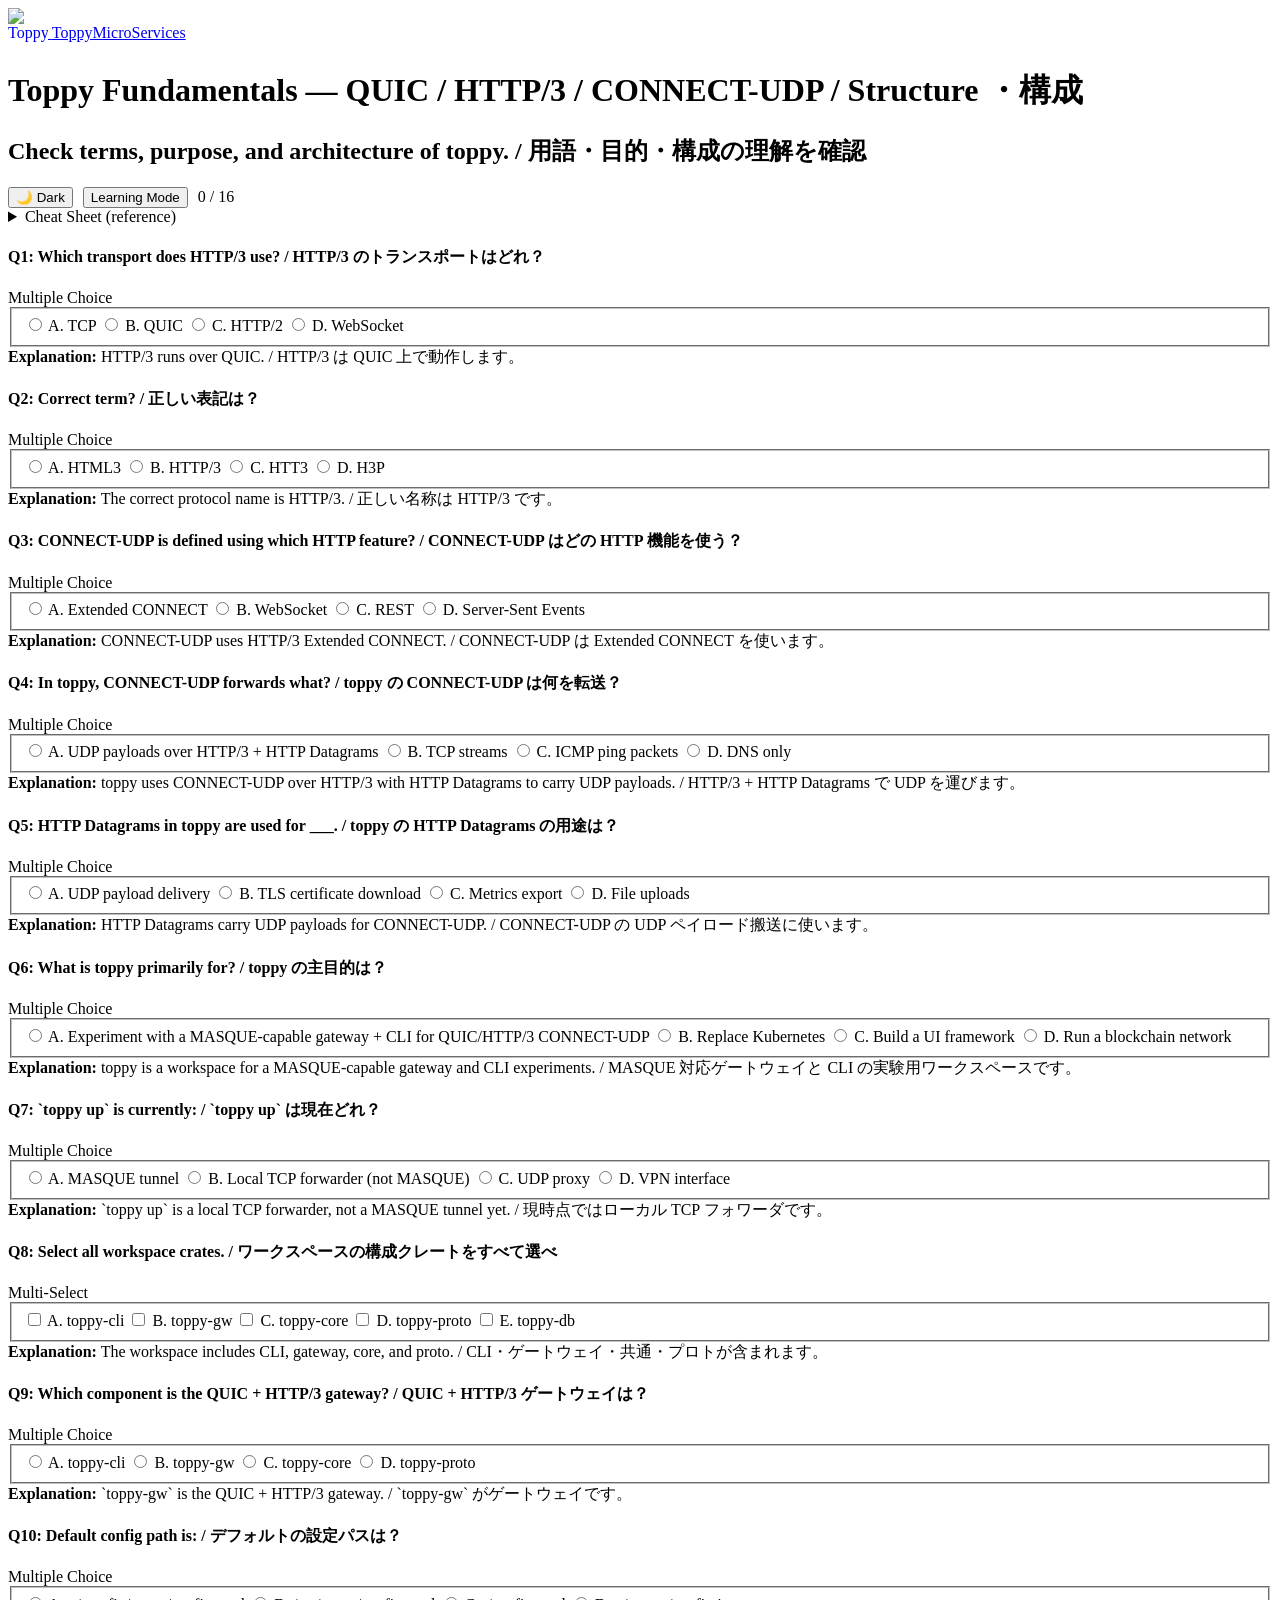
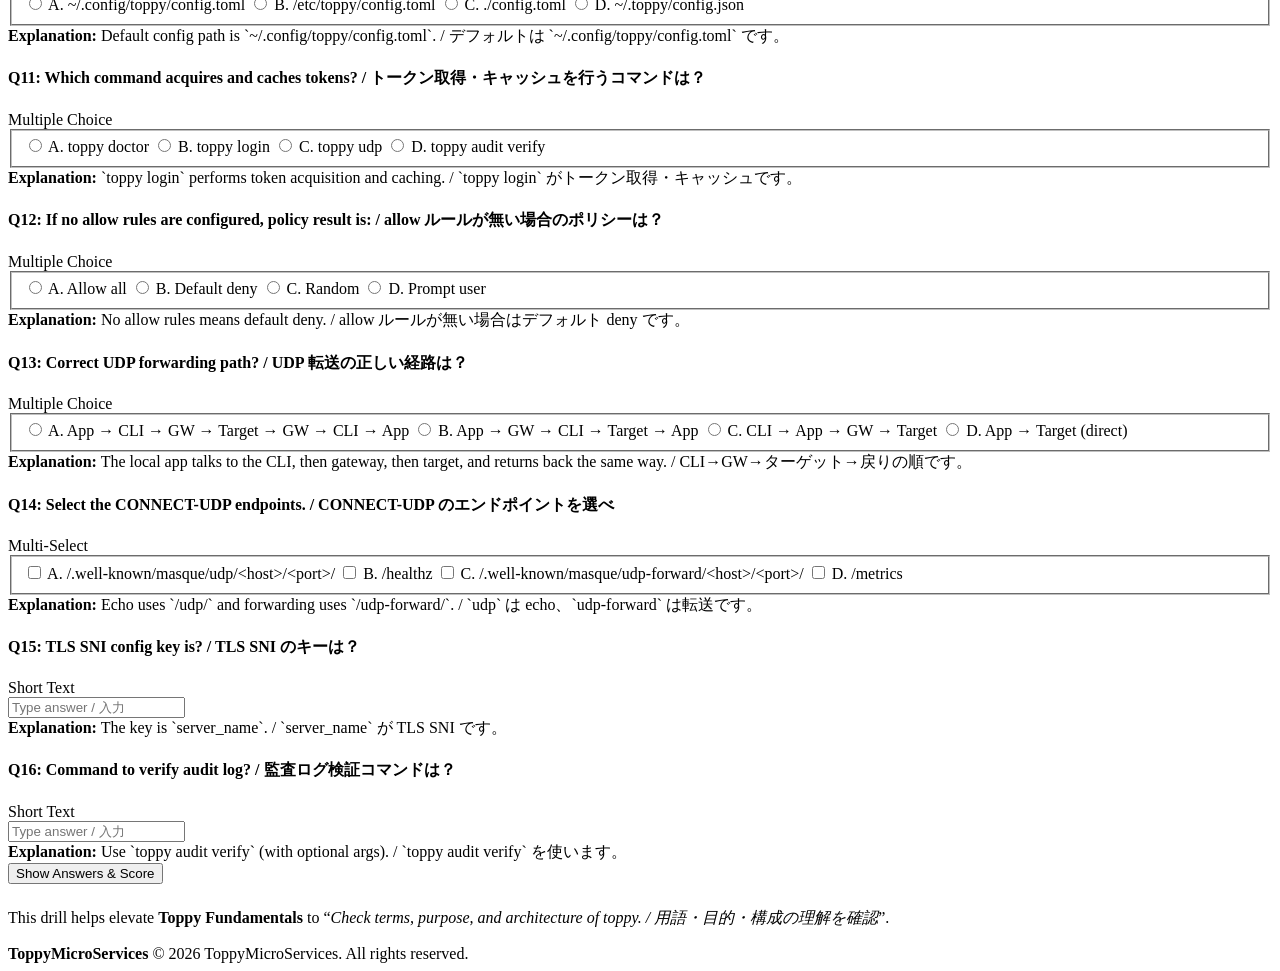
==== education/quiz_template_skeleton.html @ 5d192a79 "Add EN/JP toppy fundamentals quiz" ====
<!doctype html>
<html lang="en">
<head>
  <meta charset="utf-8" />
  <meta name="viewport" content="width=device-width, initial-scale=1" />
  <title>Toppy Fundamentals Quiz (EN/JP) | ToppyMicroServices</title>
  <meta name="description" content="Bilingual (EN/JP) quiz on QUIC, HTTP/3, CONNECT-UDP, and toppy architecture." />
  <link rel="canonical" href="https://toppymicros.com/education/quiz_template_skeleton.html" />

  <!-- Icons -->
  <link rel="icon" href="https://www.toppymicros.com/favicon.ico" sizes="any">
  <link rel="icon" type="image/png" href="https://www.toppymicros.com/favicon-32.png" sizes="32x32">
  <link rel="apple-touch-icon" href="https://www.toppymicros.com/apple-touch-icon.png" sizes="180x180">
  
  <!-- 
  <link rel="icon" href="/favicon.ico" sizes="any">
  <link rel="icon" type="image/png" href="/favicon-32.png" sizes="32x32">
  <link rel="apple-touch-icon" href="/apple-touch-icon.png" sizes="180x180">
  -->
  <meta property="og:type" content="website" />
  <meta property="og:title" content="Toppy Fundamentals Quiz (EN/JP)" />
  <meta property="og:description" content="Check knowledge of QUIC, HTTP/3, CONNECT-UDP, and toppy structure." />
  <meta property="og:url" content="https://toppymicros.com/education/quiz_template_skeleton.html" />
  <meta property="og:image" content="https://toppymicros.com/og-brand-clean.png" />
  <meta property="og:site_name" content="ToppyMicroServices" />
  <meta name="twitter:card" content="summary_large_image" />
  <meta name="twitter:title" content="Toppy Fundamentals Quiz (EN/JP)" />
  <meta name="twitter:description" content="Bilingual quiz on QUIC, HTTP/3, CONNECT-UDP, and toppy structure." />
  <meta name="twitter:image" content="https://toppymicros.com/og-brand-clean.png" />
  <link rel="stylesheet" href="quiz.css" />
  <script defer data-domain="toppymicros.com" data-auto="false" src="https://plausible.io/js/script.tag"></script>
  <script defer src="../assets/global.js"></script>
</head>
<body data-theme="light">
  <script>
    window.DRILL_SETTINGS = {
      SKILL_NAME: "Toppy Fundamentals",
      SKILL_SUBTITLE: "QUIC / HTTP/3 / CONNECT-UDP / Structure ・構成",
      GOAL_DESCRIPTION: "Check terms, purpose, and architecture of toppy. / 用語・目的・構成の理解を確認",
      LEARNING_MODE_DEFAULT: true,
      BRAND_NAME: "ToppyMicroServices",
      BRAND_LOGO: "og-brand-clean.min.png",
      BRAND_URL: "../index.html"
    };
  </script>
  <div class="container">
    <header>
      <div>
        <div class="brand">
          <a id="brand-link" href="../index.html" aria-label="Home">
            <img id="brand-logo" alt="ToppyMicroServices logo" src="og-brand-clean.min.png" width="40" height="40" style="display:inline-block">
            <span id="brand-name" class="name">ToppyMicroServices</span>
          </a>
        </div>
        <h1 id="title">Toppy Fundamentals Quiz</h1>
        <h2 id="subtitle">Bilingual check of key terms, purpose, and structure / 用語・目的・構成の確認</h2>
      </div>
      <div style="display:flex;gap:10px;align-items:center;flex-wrap:wrap">
        <button type="button" class="theme-toggle" id="themeToggle" aria-pressed="false">🌞 Light</button>
        <button type="button" class="badge clickable" id="mode-badge" aria-live="polite" aria-pressed="true" title="Toggle learning/test mode">Learning Mode</button>
        <span id="score-badge" aria-live="polite" title="Live Score">0 / 0</span>
      </div>
    </header>

    <details class="cheatsheet card">
      <summary>Cheat Sheet (reference)</summary>
      <div class="sheet">
        <ul>
          <li>QUIC: UDP-based transport used by HTTP/3. / HTTP/3 が使う UDP ベースのトランスポート。</li>
          <li>HTTP/3: HTTP over QUIC. / QUIC 上の HTTP。</li>
          <li>CONNECT-UDP: HTTP/3 Extended CONNECT for UDP forwarding. / UDP 転送用 Extended CONNECT。</li>
          <li>HTTP Datagrams: carry UDP payloads in CONNECT-UDP. / CONNECT-UDP の UDP ペイロード搬送。</li>
          <li>MASQUE: proxying over QUIC/HTTP (toppy experiments with it). / QUIC/HTTP のプロキシ仕様群。</li>
          <li>Key config: `server_name` is TLS SNI. / `server_name` は TLS SNI。</li>
        </ul>
      </div>
    </details>

    <section id="questions">
      <article class="q card" data-id="Q1" data-type="mc" data-answer="b">
        <header><h4>Q1: Which transport does HTTP/3 use? / HTTP/3 のトランスポートはどれ？</h4><span class="type">Multiple Choice</span></header>
        <div class="body">
          <fieldset class="choices">
            <label class="choice"><input type="radio" name="Q1" value="a"> A. TCP</label>
            <label class="choice"><input type="radio" name="Q1" value="b"> B. QUIC</label>
            <label class="choice"><input type="radio" name="Q1" value="c"> C. HTTP/2</label>
            <label class="choice"><input type="radio" name="Q1" value="d"> D. WebSocket</label>
          </fieldset>
          <div class="explain"><strong>Explanation:</strong> HTTP/3 runs over QUIC. / HTTP/3 は QUIC 上で動作します。</div>
        </div>
      </article>

      <article class="q card" data-id="Q2" data-type="mc" data-answer="b">
        <header><h4>Q2: Correct term? / 正しい表記は？</h4><span class="type">Multiple Choice</span></header>
        <div class="body">
          <fieldset class="choices">
            <label class="choice"><input type="radio" name="Q2" value="a"> A. HTML3</label>
            <label class="choice"><input type="radio" name="Q2" value="b"> B. HTTP/3</label>
            <label class="choice"><input type="radio" name="Q2" value="c"> C. HTT3</label>
            <label class="choice"><input type="radio" name="Q2" value="d"> D. H3P</label>
          </fieldset>
          <div class="explain"><strong>Explanation:</strong> The correct protocol name is HTTP/3. / 正しい名称は HTTP/3 です。</div>
        </div>
      </article>

      <article class="q card" data-id="Q3" data-type="mc" data-answer="a">
        <header><h4>Q3: CONNECT-UDP is defined using which HTTP feature? / CONNECT-UDP はどの HTTP 機能を使う？</h4><span class="type">Multiple Choice</span></header>
        <div class="body">
          <fieldset class="choices">
            <label class="choice"><input type="radio" name="Q3" value="a"> A. Extended CONNECT</label>
            <label class="choice"><input type="radio" name="Q3" value="b"> B. WebSocket</label>
            <label class="choice"><input type="radio" name="Q3" value="c"> C. REST</label>
            <label class="choice"><input type="radio" name="Q3" value="d"> D. Server-Sent Events</label>
          </fieldset>
          <div class="explain"><strong>Explanation:</strong> CONNECT-UDP uses HTTP/3 Extended CONNECT. / CONNECT-UDP は Extended CONNECT を使います。</div>
        </div>
      </article>

      <article class="q card" data-id="Q4" data-type="mc" data-answer="a">
        <header><h4>Q4: In toppy, CONNECT-UDP forwards what? / toppy の CONNECT-UDP は何を転送？</h4><span class="type">Multiple Choice</span></header>
        <div class="body">
          <fieldset class="choices">
            <label class="choice"><input type="radio" name="Q4" value="a"> A. UDP payloads over HTTP/3 + HTTP Datagrams</label>
            <label class="choice"><input type="radio" name="Q4" value="b"> B. TCP streams</label>
            <label class="choice"><input type="radio" name="Q4" value="c"> C. ICMP ping packets</label>
            <label class="choice"><input type="radio" name="Q4" value="d"> D. DNS only</label>
          </fieldset>
          <div class="explain"><strong>Explanation:</strong> toppy uses CONNECT-UDP over HTTP/3 with HTTP Datagrams to carry UDP payloads. / HTTP/3 + HTTP Datagrams で UDP を運びます。</div>
        </div>
      </article>

      <article class="q card" data-id="Q5" data-type="mc" data-answer="a">
        <header><h4>Q5: HTTP Datagrams in toppy are used for ___. / toppy の HTTP Datagrams の用途は？</h4><span class="type">Multiple Choice</span></header>
        <div class="body">
          <fieldset class="choices">
            <label class="choice"><input type="radio" name="Q5" value="a"> A. UDP payload delivery</label>
            <label class="choice"><input type="radio" name="Q5" value="b"> B. TLS certificate download</label>
            <label class="choice"><input type="radio" name="Q5" value="c"> C. Metrics export</label>
            <label class="choice"><input type="radio" name="Q5" value="d"> D. File uploads</label>
          </fieldset>
          <div class="explain"><strong>Explanation:</strong> HTTP Datagrams carry UDP payloads for CONNECT-UDP. / CONNECT-UDP の UDP ペイロード搬送に使います。</div>
        </div>
      </article>

      <article class="q card" data-id="Q6" data-type="mc" data-answer="a">
        <header><h4>Q6: What is toppy primarily for? / toppy の主目的は？</h4><span class="type">Multiple Choice</span></header>
        <div class="body">
          <fieldset class="choices">
            <label class="choice"><input type="radio" name="Q6" value="a"> A. Experiment with a MASQUE-capable gateway + CLI for QUIC/HTTP/3 CONNECT-UDP</label>
            <label class="choice"><input type="radio" name="Q6" value="b"> B. Replace Kubernetes</label>
            <label class="choice"><input type="radio" name="Q6" value="c"> C. Build a UI framework</label>
            <label class="choice"><input type="radio" name="Q6" value="d"> D. Run a blockchain network</label>
          </fieldset>
          <div class="explain"><strong>Explanation:</strong> toppy is a workspace for a MASQUE-capable gateway and CLI experiments. / MASQUE 対応ゲートウェイと CLI の実験用ワークスペースです。</div>
        </div>
      </article>

      <article class="q card" data-id="Q7" data-type="mc" data-answer="b">
        <header><h4>Q7: `toppy up` is currently: / `toppy up` は現在どれ？</h4><span class="type">Multiple Choice</span></header>
        <div class="body">
          <fieldset class="choices">
            <label class="choice"><input type="radio" name="Q7" value="a"> A. MASQUE tunnel</label>
            <label class="choice"><input type="radio" name="Q7" value="b"> B. Local TCP forwarder (not MASQUE)</label>
            <label class="choice"><input type="radio" name="Q7" value="c"> C. UDP proxy</label>
            <label class="choice"><input type="radio" name="Q7" value="d"> D. VPN interface</label>
          </fieldset>
          <div class="explain"><strong>Explanation:</strong> `toppy up` is a local TCP forwarder, not a MASQUE tunnel yet. / 現時点ではローカル TCP フォワーダです。</div>
        </div>
      </article>

      <article class="q card" data-id="Q8" data-type="ms" data-answer="a,b,c,d">
        <header><h4>Q8: Select all workspace crates. / ワークスペースの構成クレートをすべて選べ</h4><span class="type">Multi-Select</span></header>
        <div class="body">
          <fieldset class="choices">
            <label class="choice"><input type="checkbox" name="Q8" value="a"> A. toppy-cli</label>
            <label class="choice"><input type="checkbox" name="Q8" value="b"> B. toppy-gw</label>
            <label class="choice"><input type="checkbox" name="Q8" value="c"> C. toppy-core</label>
            <label class="choice"><input type="checkbox" name="Q8" value="d"> D. toppy-proto</label>
            <label class="choice"><input type="checkbox" name="Q8" value="e"> E. toppy-db</label>
          </fieldset>
          <div class="explain"><strong>Explanation:</strong> The workspace includes CLI, gateway, core, and proto. / CLI・ゲートウェイ・共通・プロトが含まれます。</div>
        </div>
      </article>

      <article class="q card" data-id="Q9" data-type="mc" data-answer="b">
        <header><h4>Q9: Which component is the QUIC + HTTP/3 gateway? / QUIC + HTTP/3 ゲートウェイは？</h4><span class="type">Multiple Choice</span></header>
        <div class="body">
          <fieldset class="choices">
            <label class="choice"><input type="radio" name="Q9" value="a"> A. toppy-cli</label>
            <label class="choice"><input type="radio" name="Q9" value="b"> B. toppy-gw</label>
            <label class="choice"><input type="radio" name="Q9" value="c"> C. toppy-core</label>
            <label class="choice"><input type="radio" name="Q9" value="d"> D. toppy-proto</label>
          </fieldset>
          <div class="explain"><strong>Explanation:</strong> `toppy-gw` is the QUIC + HTTP/3 gateway. / `toppy-gw` がゲートウェイです。</div>
        </div>
      </article>

      <article class="q card" data-id="Q10" data-type="mc" data-answer="a">
        <header><h4>Q10: Default config path is: / デフォルトの設定パスは？</h4><span class="type">Multiple Choice</span></header>
        <div class="body">
          <fieldset class="choices">
            <label class="choice"><input type="radio" name="Q10" value="a"> A. ~/.config/toppy/config.toml</label>
            <label class="choice"><input type="radio" name="Q10" value="b"> B. /etc/toppy/config.toml</label>
            <label class="choice"><input type="radio" name="Q10" value="c"> C. ./config.toml</label>
            <label class="choice"><input type="radio" name="Q10" value="d"> D. ~/.toppy/config.json</label>
          </fieldset>
          <div class="explain"><strong>Explanation:</strong> Default config path is `~/.config/toppy/config.toml`. / デフォルトは `~/.config/toppy/config.toml` です。</div>
        </div>
      </article>

      <article class="q card" data-id="Q11" data-type="mc" data-answer="b">
        <header><h4>Q11: Which command acquires and caches tokens? / トークン取得・キャッシュを行うコマンドは？</h4><span class="type">Multiple Choice</span></header>
        <div class="body">
          <fieldset class="choices">
            <label class="choice"><input type="radio" name="Q11" value="a"> A. toppy doctor</label>
            <label class="choice"><input type="radio" name="Q11" value="b"> B. toppy login</label>
            <label class="choice"><input type="radio" name="Q11" value="c"> C. toppy udp</label>
            <label class="choice"><input type="radio" name="Q11" value="d"> D. toppy audit verify</label>
          </fieldset>
          <div class="explain"><strong>Explanation:</strong> `toppy login` performs token acquisition and caching. / `toppy login` がトークン取得・キャッシュです。</div>
        </div>
      </article>

      <article class="q card" data-id="Q12" data-type="mc" data-answer="b">
        <header><h4>Q12: If no allow rules are configured, policy result is: / allow ルールが無い場合のポリシーは？</h4><span class="type">Multiple Choice</span></header>
        <div class="body">
          <fieldset class="choices">
            <label class="choice"><input type="radio" name="Q12" value="a"> A. Allow all</label>
            <label class="choice"><input type="radio" name="Q12" value="b"> B. Default deny</label>
            <label class="choice"><input type="radio" name="Q12" value="c"> C. Random</label>
            <label class="choice"><input type="radio" name="Q12" value="d"> D. Prompt user</label>
          </fieldset>
          <div class="explain"><strong>Explanation:</strong> No allow rules means default deny. / allow ルールが無い場合はデフォルト deny です。</div>
        </div>
      </article>

      <article class="q card" data-id="Q13" data-type="mc" data-answer="a">
        <header><h4>Q13: Correct UDP forwarding path? / UDP 転送の正しい経路は？</h4><span class="type">Multiple Choice</span></header>
        <div class="body">
          <fieldset class="choices">
            <label class="choice"><input type="radio" name="Q13" value="a"> A. App → CLI → GW → Target → GW → CLI → App</label>
            <label class="choice"><input type="radio" name="Q13" value="b"> B. App → GW → CLI → Target → App</label>
            <label class="choice"><input type="radio" name="Q13" value="c"> C. CLI → App → GW → Target</label>
            <label class="choice"><input type="radio" name="Q13" value="d"> D. App → Target (direct)</label>
          </fieldset>
          <div class="explain"><strong>Explanation:</strong> The local app talks to the CLI, then gateway, then target, and returns back the same way. / CLI→GW→ターゲット→戻りの順です。</div>
        </div>
      </article>

      <article class="q card" data-id="Q14" data-type="ms" data-answer="a,c">
        <header><h4>Q14: Select the CONNECT-UDP endpoints. / CONNECT-UDP のエンドポイントを選べ</h4><span class="type">Multi-Select</span></header>
        <div class="body">
          <fieldset class="choices">
            <label class="choice"><input type="checkbox" name="Q14" value="a"> A. /.well-known/masque/udp/&lt;host&gt;/&lt;port&gt;/</label>
            <label class="choice"><input type="checkbox" name="Q14" value="b"> B. /healthz</label>
            <label class="choice"><input type="checkbox" name="Q14" value="c"> C. /.well-known/masque/udp-forward/&lt;host&gt;/&lt;port&gt;/</label>
            <label class="choice"><input type="checkbox" name="Q14" value="d"> D. /metrics</label>
          </fieldset>
          <div class="explain"><strong>Explanation:</strong> Echo uses `/udp/` and forwarding uses `/udp-forward/`. / `udp` は echo、`udp-forward` は転送です。</div>
        </div>
      </article>

      <article class="q card" data-id="Q15" data-type="text" data-answer="^server_name$" data-eval="regex">
        <header><h4>Q15: TLS SNI config key is? / TLS SNI のキーは？</h4><span class="type">Short Text</span></header>
        <div class="body">
          <input type="text" name="Q15" aria-label="Q15 input" placeholder="Type answer / 入力">
          <div class="explain"><strong>Explanation:</strong> The key is `server_name`. / `server_name` が TLS SNI です。</div>
        </div>
      </article>

      <article class="q card" data-id="Q16" data-type="text" data-answer="^toppy audit verify( .*)?$" data-eval="regex">
        <header><h4>Q16: Command to verify audit log? / 監査ログ検証コマンドは？</h4><span class="type">Short Text</span></header>
        <div class="body">
          <input type="text" name="Q16" aria-label="Q16 input" placeholder="Type answer / 入力">
          <div class="explain"><strong>Explanation:</strong> Use `toppy audit verify` (with optional args). / `toppy audit verify` を使います。</div>
        </div>
      </article>
    </section>

    <div class="card panel" id="bottom-actions">
      <div class="row" style="justify-content:flex-end">
        <button class="btn success" id="bottomShowAnswers" data-results-target="results-bottom">Show Answers & Score</button>
      </div>
      <div class="results card" id="results-bottom" aria-live="polite" style="display:none"></div>
    </div>

    <footer class="muted" style="margin-top:24px">
      <p>This drill helps elevate <strong id="footer-skill">Your Skill Name</strong> to “<em id="footer-goal">Describe the learning goal</em>”.</p>
      <p style="margin:.4rem 0 0"><span id="footer-brand"></span> <span id="copyright"></span></p>
    </footer>
  </div>

  <script>
  (function(){
    const $=(s,r=document)=>r.querySelector(s); const $$=(s,r=document)=>Array.from(r.querySelectorAll(s));
    const ESCAPE_MAP={"&":"&amp;","<":"&lt;",">":"&gt;","\"":"&quot;","'":"&#39;"};
    const escapeHtml=str=>(str??'').replace(/[&<>"']/g,ch=>ESCAPE_MAP[ch]||ch);
    const locale=(document.documentElement.lang||'').toLowerCase();
    const DETAIL_TEXT=locale.startsWith('ja')?
      { detailHeading:'詳細リスト', detailDescription:'各設問の回答・正解・スコア・解説をまとめています。', columns:{question:'設問',response:'回答',correct:'正解',score:'スコア',explanation:'解説'}, status:{correct:'正解',incorrect:'不正解',unanswered:'未回答'}, noAnswer:'未回答', notAvailable:'N/A', none:'なし' }:
      { detailHeading:'Detailed Breakdown', detailDescription:'Responses, correct answers, scores, and explanations for every question.', columns:{question:'Question',response:'Your Answer',correct:'Correct Answer',score:'Result',explanation:'Explanation'}, status:{correct:'Correct',incorrect:'Incorrect',unanswered:'Unanswered'}, noAnswer:'Not answered', notAvailable:'N/A', none:'None' };
    const THEME_KEY='quizTheme'; const prefersDark=window.matchMedia('(prefers-color-scheme: dark)');
    function updateThemeToggle(mode){const b=$('#themeToggle'); if(!b) return; const L=mode==='light'; b.textContent=L?'🌙 Dark':'🌞 Light'; b.setAttribute('aria-pressed',L?'true':'false');}
    function setTheme(m,persist=true){const n=m==='light'?'light':'dark'; document.body.setAttribute('data-theme',n); if(persist){try{localStorage.setItem(THEME_KEY,n);}catch(e){}} updateThemeToggle(n);}    
    function applyInitialTheme(){let s=null; try{s=localStorage.getItem(THEME_KEY);}catch(e){} const init=s||(prefersDark.matches?'dark':'light'); setTheme(init,false);}    
    function toggleTheme(){const c=document.body.getAttribute('data-theme')==='light'?'light':'dark'; setTheme(c==='light'?'dark':'light',true);}    
    function applySettings(){const S=window.DRILL_SETTINGS||{}; const name=S.SKILL_NAME; const sub=S.SKILL_SUBTITLE; const goal=S.GOAL_DESCRIPTION; $('#title').textContent=(name?name+' ':'')+(sub?('— '+sub):''); $('#subtitle').textContent=goal||''; $('#footer-skill').textContent=name||'Skill'; $('#footer-goal').textContent=goal||''; const img=$('#brand-logo'); if(img&&S.BRAND_LOGO){img.src=S.BRAND_LOGO; img.style.display='inline-block'; img.alt=S.BRAND_NAME||'';} $('#brand-name').textContent=S.BRAND_NAME||''; $('#brand-link').href=S.BRAND_URL||'/'; $('#footer-brand').innerHTML='<strong>'+(S.BRAND_NAME||'')+'</strong>';}    
    function showExplain(q,show=true){const exp=q.querySelector('.explain'); if(!exp) return; exp.classList.toggle('show',!!show);}    

    function isAnswered(q){const t=q.dataset.type; if(t==='mc') return !!q.querySelector('input[type=radio]:checked'); if(t==='ms') return q.querySelectorAll('input[type=checkbox]:checked').length>0; if(t==='text'){const v=q.querySelector('input[type=text]')?.value.trim(); return !!v;} return false;}

    function cleanLabelText(text){ return (text||'').replace(/\s+/g,' ').trim(); }
    function describeChoiceList(q,values){ if(!values||!values.length) return ''; const map=v=>{const input=q.querySelector('input[value="'+CSS.escape(v)+'"]'); const label=input?.closest('label'); return label?cleanLabelText(label.textContent):v; }; return values.map(map).join(', '); }
    function describeChoiceLabel(q,value){ return describeChoiceList(q,[value]); }

    function evaluateQuestion(q){const id=q.dataset.id; const type=q.dataset.type; const ans=(q.dataset.answer||'').trim(); let ok=null,user=null; if(type==='mc'){const p=q.querySelector('input[type=radio]:checked'); if(!p){ok=null;} else {user=p.value; ok=(user===ans);} } else if(type==='ms'){const picked=q.querySelectorAll('input[type=checkbox]:checked'); user=Array.from(picked).map(i=>i.value).sort(); if(!user.length){ok=null;} else {const gold=ans.split(',').map(s=>s.trim()).sort(); ok=JSON.stringify(user)===JSON.stringify(gold);} } else if(type==='text'){const t=q.querySelector('input[type=text]'); user=(t?.value||'').trim(); const mode=(q.dataset.eval||'exact').toLowerCase(); if(!user){ok=null;} else if(mode==='regex'){try{ok=new RegExp(ans,'i').test(user);}catch(e){ok=false;}} else {ok=(user===ans);} } return {id,type,ok,user};}

    function formatUserAnswerDisplay(q,evaluation){ const type=q.dataset.type; if(type==='mc'){return evaluation.user?describeChoiceLabel(q,evaluation.user):'';} if(type==='ms'){const vals=Array.isArray(evaluation.user)?evaluation.user:[]; return vals.length?describeChoiceList(q,vals):'';} if(type==='text'){return evaluation.user||'';} return '';
    }
    function formatCorrectAnswerDisplay(q){ const type=q.dataset.type; const ans=(q.dataset.answer||'').trim(); if(!ans) return ''; if(type==='mc') return describeChoiceLabel(q,ans); if(type==='ms'){const vals=ans.split(',').map(s=>s.trim()).filter(Boolean); return vals.length?describeChoiceList(q,vals):'';} if(type==='text'){const mode=(q.dataset.eval||'exact').toLowerCase(); return mode==='regex' ? 'Regex: '+ans : ans;} return ans; }

    function scoreLabel(ok){ if(ok===true) return DETAIL_TEXT.status.correct; if(ok===false) return DETAIL_TEXT.status.incorrect; return DETAIL_TEXT.status.unanswered; }

    function computeLiveScore(){const qs=$$('#questions .q'); let total=0,correct=0,answered=0; qs.forEach(q=>{total++; const r=evaluateQuestion(q); if(r.ok===true) correct++; if(isAnswered(q)) answered++;}); return {total,correct,answered};}
    function updateLiveScore(){const s=computeLiveScore(); const el=$('#score-badge'); if(el){ el.textContent=s.correct+' / '+s.total; el.title='Correct '+s.correct+' of '+s.total; }}

    function resolveResultsBox(targetId){ if(targetId){ const el=document.getElementById(targetId); if(el) return el; } return document.getElementById('results-bottom') || document.querySelector('.results'); }

    function showAnswersAndScore(targetId){
      let total=0,correct=0,answered=0; const rows=[];
      $$('#questions .q').forEach(q=>{
        total++; const result=evaluateQuestion(q); if(isAnswered(q)) answered++; if(result.ok===true) correct++;
        showExplain(q,true);
        const qTitle=q.querySelector('h4')?.textContent.trim()||result.id;
        const expHtml=q.querySelector('.explain')?.innerHTML.trim()||'';
        const status=scoreLabel(result.ok);
        const correctDisp=formatCorrectAnswerDisplay(q);
        const userDisp=formatUserAnswerDisplay(q,result)||DETAIL_TEXT.noAnswer;
        rows.push('<tr>'+
          '<td><div><strong>'+escapeHtml(result.id)+'</strong></div><div>'+escapeHtml(qTitle)+'</div></td>'+
          '<td>'+escapeHtml(userDisp)+'</td>'+
          '<td>'+escapeHtml(correctDisp||DETAIL_TEXT.notAvailable)+'</td>'+
          '<td>'+escapeHtml(status)+'</td>'+
          '<td>'+(expHtml||'')+'</td>'+
        '</tr>');
      });
      const box=resolveResultsBox(targetId);
      if(box){
        const scoreHeading=locale.startsWith('ja')?'スコア':'Score';
        const summaryLabel=locale.startsWith('ja')
          ? '正解: <strong>'+correct+'</strong> / '+total+' (回答: '+answered+')'
          : 'Correct: <strong>'+correct+'</strong> / '+total+' (answered: '+answered+')';
        const tableHTML='<div class="table-wrapper"><table><thead><tr>'+
          '<th>'+DETAIL_TEXT.columns.question+'</th>'+
          '<th>'+DETAIL_TEXT.columns.response+'</th>'+
          '<th>'+DETAIL_TEXT.columns.correct+'</th>'+
          '<th>'+DETAIL_TEXT.columns.score+'</th>'+
          '<th>'+DETAIL_TEXT.columns.explanation+'</th>'+
        '</tr></thead><tbody>'+rows.join('')+'</tbody></table></div>';
        box.innerHTML='<h4 style="margin:0 0 8px">'+scoreHeading+'</h4><p>'+summaryLabel+'</p>'+tableHTML;
        box.style.display='block';
      }
    }

    // Handlers
    $('#themeToggle')?.addEventListener('click',()=>{toggleTheme(); updateLiveScore();});
    $('#mode-badge').addEventListener('click',()=>{let lm=$('#learningMode'); if(!lm){ lm=document.createElement('input'); lm.type='checkbox'; lm.id='learningMode'; lm.checked=true; lm.style.display='none'; document.body.appendChild(lm);} lm.checked=!lm.checked; const mb=$('#mode-badge'); mb.textContent=lm.checked?'Learning Mode':'Test Mode'; mb.setAttribute('aria-pressed',lm.checked?'true':'false'); updateLiveScore();});
    const bottomBtn=$('#bottomShowAnswers');
    if(bottomBtn){ bottomBtn.addEventListener('click',()=>{ showAnswersAndScore(bottomBtn.dataset.resultsTarget); }); }

    applyInitialTheme();
    try{ if(!localStorage.getItem('quizTheme')){ setTheme(prefersDark.matches?'dark':'light',false);} }catch(_){ }
    applySettings();
    if(!$('#learningMode')){ const lm=document.createElement('input'); lm.type='checkbox'; lm.id='learningMode'; lm.checked=true; lm.style.display='none'; document.body.appendChild(lm);} 
    const mb=$('#mode-badge'); if(mb){ mb.textContent='Learning Mode'; mb.setAttribute('aria-pressed','true'); }
    updateLiveScore();
    const y=new Date().getFullYear(); const b=window.DRILL_SETTINGS?.BRAND_NAME||'ToppyMicroServices'; const c=$('#copyright'); if(c){ c.textContent='© '+y+' '+b+'. All rights reserved.'; }
  })();
  </script>
</body>
</html>
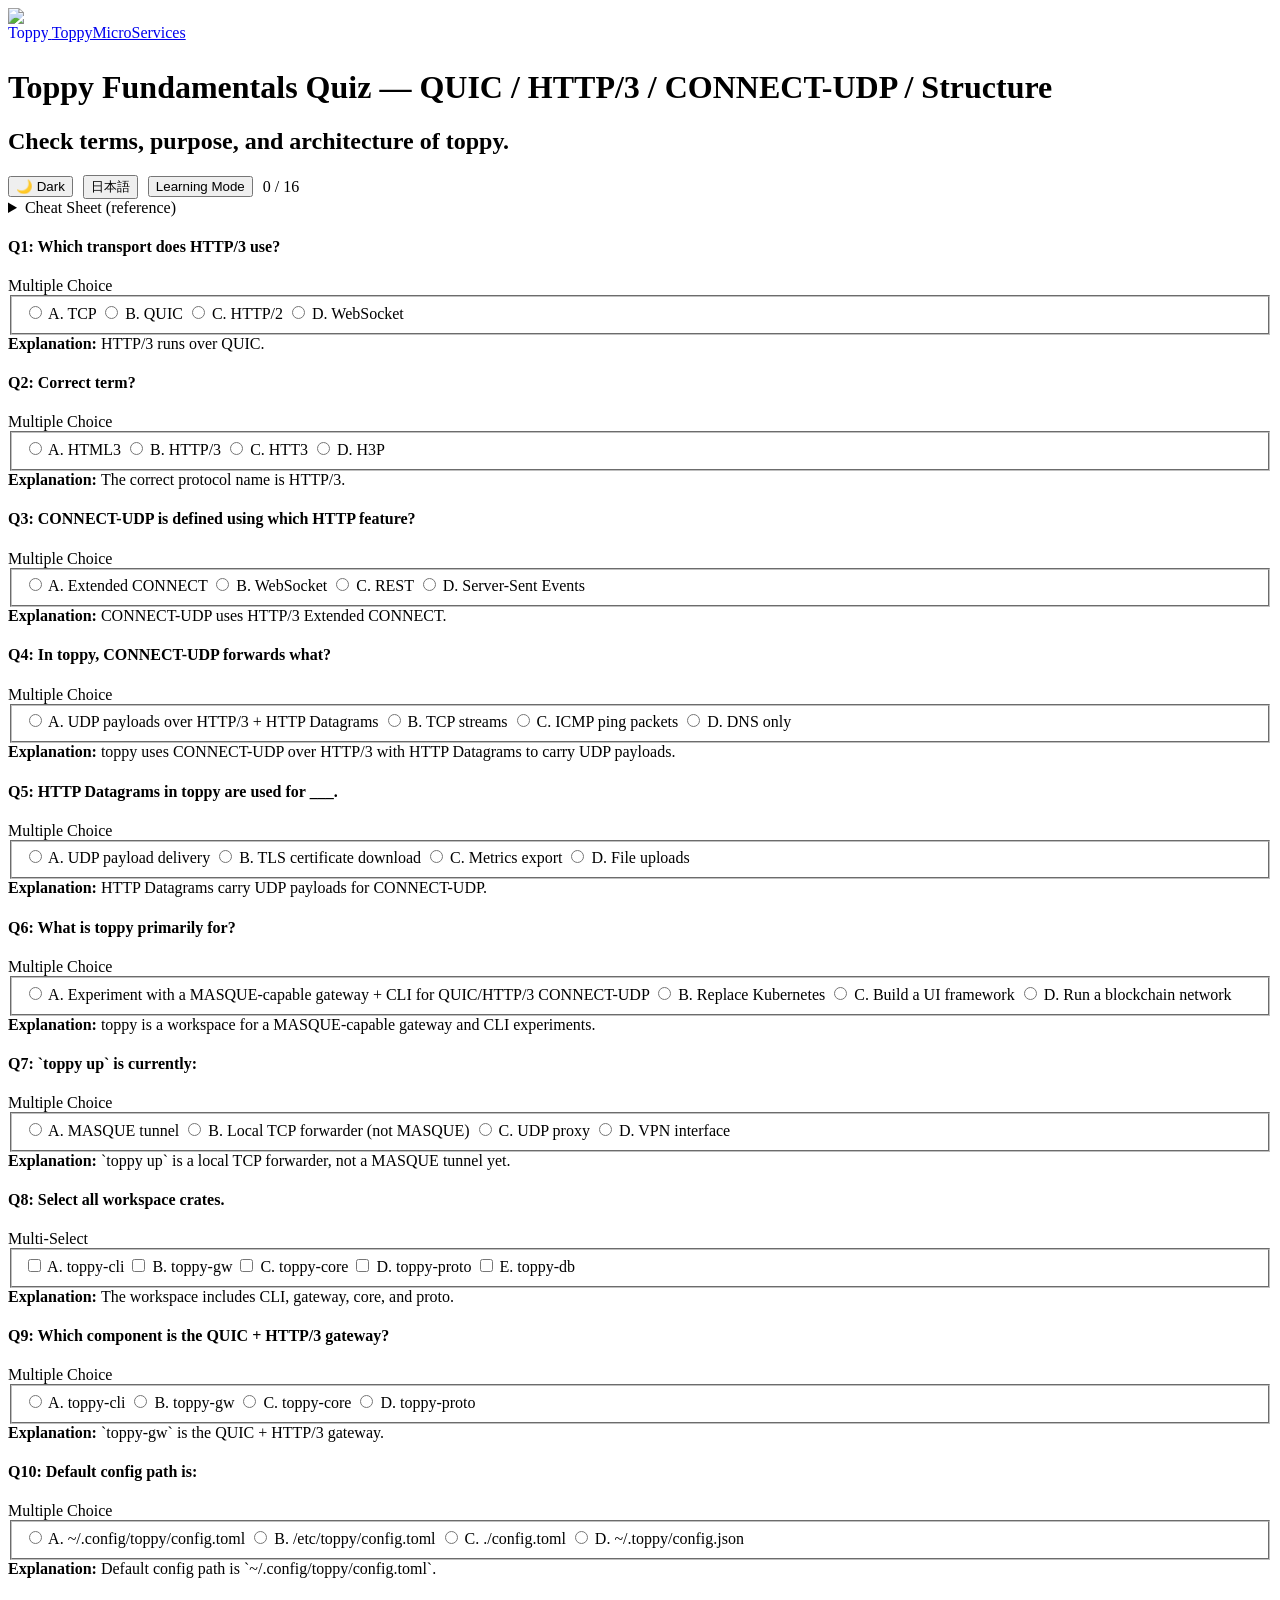
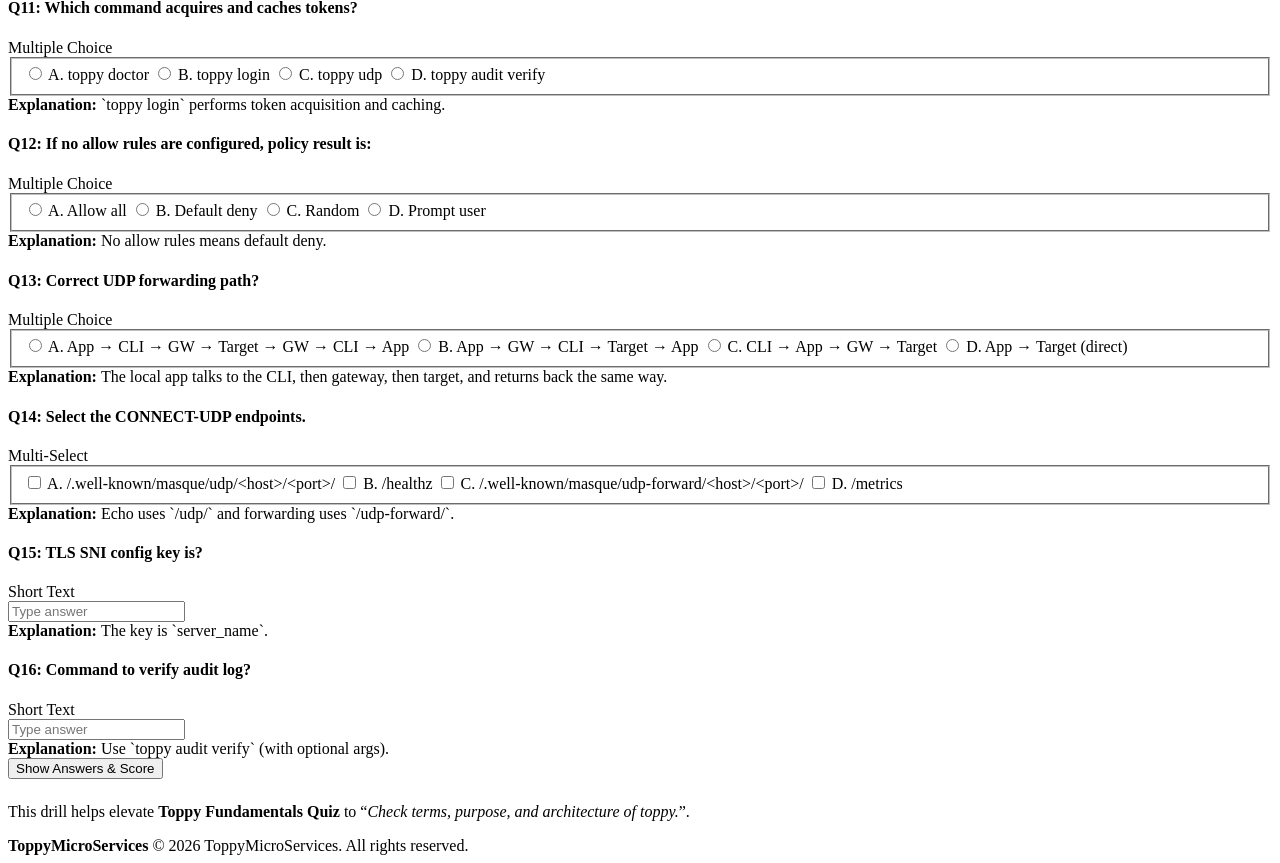
==== commit 293d3ec8: "Add language toggle to quiz template" ====
--- a/education/quiz_template_skeleton.html
+++ b/education/quiz_template_skeleton.html
@@ -34,9 +34,21 @@
 <body data-theme="light">
   <script>
     window.DRILL_SETTINGS = {
-      SKILL_NAME: "Toppy Fundamentals",
-      SKILL_SUBTITLE: "QUIC / HTTP/3 / CONNECT-UDP / Structure ・構成",
-      GOAL_DESCRIPTION: "Check terms, purpose, and architecture of toppy. / 用語・目的・構成の理解を確認",
+      SKILL_NAME: "Toppy Fundamentals Quiz",
+      SKILL_SUBTITLE: "QUIC / HTTP/3 / CONNECT-UDP / Structure",
+      GOAL_DESCRIPTION: "Check terms, purpose, and architecture of toppy.",
+      I18N: {
+        en: {
+          SKILL_NAME: "Toppy Fundamentals Quiz",
+          SKILL_SUBTITLE: "QUIC / HTTP/3 / CONNECT-UDP / Structure",
+          GOAL_DESCRIPTION: "Check terms, purpose, and architecture of toppy."
+        },
+        ja: {
+          SKILL_NAME: "Toppy 基礎クイズ",
+          SKILL_SUBTITLE: "QUIC / HTTP/3 / CONNECT-UDP / 構成",
+          GOAL_DESCRIPTION: "toppy の用語・目的・構成の理解を確認"
+        }
+      },
       LEARNING_MODE_DEFAULT: true,
       BRAND_NAME: "ToppyMicroServices",
       BRAND_LOGO: "og-brand-clean.min.png",
@@ -52,33 +64,70 @@
             <span id="brand-name" class="name">ToppyMicroServices</span>
           </a>
         </div>
-        <h1 id="title">Toppy Fundamentals Quiz</h1>
-        <h2 id="subtitle">Bilingual check of key terms, purpose, and structure / 用語・目的・構成の確認</h2>
+        <h1 id="title">
+          <span id="title-en" data-lang="en">Toppy Fundamentals Quiz</span>
+          <span id="title-ja" data-lang="ja">Toppy 基礎クイズ</span>
+        </h1>
+        <h2 id="subtitle">
+          <span id="subtitle-en" data-lang="en">Check terms, purpose, and architecture of toppy.</span>
+          <span id="subtitle-ja" data-lang="ja">toppy の用語・目的・構成の理解を確認</span>
+        </h2>
       </div>
       <div style="display:flex;gap:10px;align-items:center;flex-wrap:wrap">
         <button type="button" class="theme-toggle" id="themeToggle" aria-pressed="false">🌞 Light</button>
+        <button type="button" class="badge clickable" id="langToggle" aria-pressed="false" title="Switch language">日本語</button>
         <button type="button" class="badge clickable" id="mode-badge" aria-live="polite" aria-pressed="true" title="Toggle learning/test mode">Learning Mode</button>
         <span id="score-badge" aria-live="polite" title="Live Score">0 / 0</span>
       </div>
     </header>
 
     <details class="cheatsheet card">
-      <summary>Cheat Sheet (reference)</summary>
+      <summary>
+        <span data-lang="en">Cheat Sheet (reference)</span>
+        <span data-lang="ja">チートシート（参照）</span>
+      </summary>
       <div class="sheet">
         <ul>
-          <li>QUIC: UDP-based transport used by HTTP/3. / HTTP/3 が使う UDP ベースのトランスポート。</li>
-          <li>HTTP/3: HTTP over QUIC. / QUIC 上の HTTP。</li>
-          <li>CONNECT-UDP: HTTP/3 Extended CONNECT for UDP forwarding. / UDP 転送用 Extended CONNECT。</li>
-          <li>HTTP Datagrams: carry UDP payloads in CONNECT-UDP. / CONNECT-UDP の UDP ペイロード搬送。</li>
-          <li>MASQUE: proxying over QUIC/HTTP (toppy experiments with it). / QUIC/HTTP のプロキシ仕様群。</li>
-          <li>Key config: `server_name` is TLS SNI. / `server_name` は TLS SNI。</li>
+          <li>
+            <span data-lang="en">QUIC: UDP-based transport used by HTTP/3.</span>
+            <span data-lang="ja">QUIC: HTTP/3 が使う UDP ベースのトランスポート。</span>
+          </li>
+          <li>
+            <span data-lang="en">HTTP/3: HTTP over QUIC.</span>
+            <span data-lang="ja">HTTP/3: QUIC 上の HTTP。</span>
+          </li>
+          <li>
+            <span data-lang="en">CONNECT-UDP: HTTP/3 Extended CONNECT for UDP forwarding.</span>
+            <span data-lang="ja">CONNECT-UDP: UDP 転送用 Extended CONNECT。</span>
+          </li>
+          <li>
+            <span data-lang="en">HTTP Datagrams: carry UDP payloads in CONNECT-UDP.</span>
+            <span data-lang="ja">HTTP Datagrams: CONNECT-UDP の UDP ペイロード搬送。</span>
+          </li>
+          <li>
+            <span data-lang="en">MASQUE: proxying over QUIC/HTTP (toppy experiments with it).</span>
+            <span data-lang="ja">MASQUE: QUIC/HTTP のプロキシ仕様群（toppy が実験）。</span>
+          </li>
+          <li>
+            <span data-lang="en">Key config: `server_name` is TLS SNI.</span>
+            <span data-lang="ja">主要設定: `server_name` は TLS SNI。</span>
+          </li>
         </ul>
       </div>
     </details>
 
     <section id="questions">
       <article class="q card" data-id="Q1" data-type="mc" data-answer="b">
-        <header><h4>Q1: Which transport does HTTP/3 use? / HTTP/3 のトランスポートはどれ？</h4><span class="type">Multiple Choice</span></header>
+        <header>
+          <h4>
+            <span data-lang="en">Q1: Which transport does HTTP/3 use?</span>
+            <span data-lang="ja">Q1: HTTP/3 のトランスポートはどれ？</span>
+          </h4>
+          <span class="type">
+            <span data-lang="en">Multiple Choice</span>
+            <span data-lang="ja">択一</span>
+          </span>
+        </header>
         <div class="body">
           <fieldset class="choices">
             <label class="choice"><input type="radio" name="Q1" value="a"> A. TCP</label>
@@ -86,12 +135,28 @@
             <label class="choice"><input type="radio" name="Q1" value="c"> C. HTTP/2</label>
             <label class="choice"><input type="radio" name="Q1" value="d"> D. WebSocket</label>
           </fieldset>
-          <div class="explain"><strong>Explanation:</strong> HTTP/3 runs over QUIC. / HTTP/3 は QUIC 上で動作します。</div>
+          <div class="explain">
+            <strong>
+              <span data-lang="en">Explanation:</span>
+              <span data-lang="ja">解説:</span>
+            </strong>
+            <span data-lang="en">HTTP/3 runs over QUIC.</span>
+            <span data-lang="ja">HTTP/3 は QUIC 上で動作します。</span>
+          </div>
         </div>
       </article>
 
       <article class="q card" data-id="Q2" data-type="mc" data-answer="b">
-        <header><h4>Q2: Correct term? / 正しい表記は？</h4><span class="type">Multiple Choice</span></header>
+        <header>
+          <h4>
+            <span data-lang="en">Q2: Correct term?</span>
+            <span data-lang="ja">Q2: 正しい表記は？</span>
+          </h4>
+          <span class="type">
+            <span data-lang="en">Multiple Choice</span>
+            <span data-lang="ja">択一</span>
+          </span>
+        </header>
         <div class="body">
           <fieldset class="choices">
             <label class="choice"><input type="radio" name="Q2" value="a"> A. HTML3</label>
@@ -99,12 +164,28 @@
             <label class="choice"><input type="radio" name="Q2" value="c"> C. HTT3</label>
             <label class="choice"><input type="radio" name="Q2" value="d"> D. H3P</label>
           </fieldset>
-          <div class="explain"><strong>Explanation:</strong> The correct protocol name is HTTP/3. / 正しい名称は HTTP/3 です。</div>
+          <div class="explain">
+            <strong>
+              <span data-lang="en">Explanation:</span>
+              <span data-lang="ja">解説:</span>
+            </strong>
+            <span data-lang="en">The correct protocol name is HTTP/3.</span>
+            <span data-lang="ja">正しい名称は HTTP/3 です。</span>
+          </div>
         </div>
       </article>
 
       <article class="q card" data-id="Q3" data-type="mc" data-answer="a">
-        <header><h4>Q3: CONNECT-UDP is defined using which HTTP feature? / CONNECT-UDP はどの HTTP 機能を使う？</h4><span class="type">Multiple Choice</span></header>
+        <header>
+          <h4>
+            <span data-lang="en">Q3: CONNECT-UDP is defined using which HTTP feature?</span>
+            <span data-lang="ja">Q3: CONNECT-UDP はどの HTTP 機能を使う？</span>
+          </h4>
+          <span class="type">
+            <span data-lang="en">Multiple Choice</span>
+            <span data-lang="ja">択一</span>
+          </span>
+        </header>
         <div class="body">
           <fieldset class="choices">
             <label class="choice"><input type="radio" name="Q3" value="a"> A. Extended CONNECT</label>
@@ -112,64 +193,208 @@
             <label class="choice"><input type="radio" name="Q3" value="c"> C. REST</label>
             <label class="choice"><input type="radio" name="Q3" value="d"> D. Server-Sent Events</label>
           </fieldset>
-          <div class="explain"><strong>Explanation:</strong> CONNECT-UDP uses HTTP/3 Extended CONNECT. / CONNECT-UDP は Extended CONNECT を使います。</div>
+          <div class="explain">
+            <strong>
+              <span data-lang="en">Explanation:</span>
+              <span data-lang="ja">解説:</span>
+            </strong>
+            <span data-lang="en">CONNECT-UDP uses HTTP/3 Extended CONNECT.</span>
+            <span data-lang="ja">CONNECT-UDP は Extended CONNECT を使います。</span>
+          </div>
         </div>
       </article>
 
       <article class="q card" data-id="Q4" data-type="mc" data-answer="a">
-        <header><h4>Q4: In toppy, CONNECT-UDP forwards what? / toppy の CONNECT-UDP は何を転送？</h4><span class="type">Multiple Choice</span></header>
-        <div class="body">
-          <fieldset class="choices">
-            <label class="choice"><input type="radio" name="Q4" value="a"> A. UDP payloads over HTTP/3 + HTTP Datagrams</label>
-            <label class="choice"><input type="radio" name="Q4" value="b"> B. TCP streams</label>
-            <label class="choice"><input type="radio" name="Q4" value="c"> C. ICMP ping packets</label>
-            <label class="choice"><input type="radio" name="Q4" value="d"> D. DNS only</label>
-          </fieldset>
-          <div class="explain"><strong>Explanation:</strong> toppy uses CONNECT-UDP over HTTP/3 with HTTP Datagrams to carry UDP payloads. / HTTP/3 + HTTP Datagrams で UDP を運びます。</div>
+        <header>
+          <h4>
+            <span data-lang="en">Q4: In toppy, CONNECT-UDP forwards what?</span>
+            <span data-lang="ja">Q4: toppy の CONNECT-UDP は何を転送？</span>
+          </h4>
+          <span class="type">
+            <span data-lang="en">Multiple Choice</span>
+            <span data-lang="ja">択一</span>
+          </span>
+        </header>
+        <div class="body">
+          <fieldset class="choices">
+            <label class="choice">
+              <input type="radio" name="Q4" value="a"> A.
+              <span data-lang="en">UDP payloads over HTTP/3 + HTTP Datagrams</span>
+              <span data-lang="ja">HTTP/3 + HTTP Datagrams 上の UDP ペイロード</span>
+            </label>
+            <label class="choice">
+              <input type="radio" name="Q4" value="b"> B.
+              <span data-lang="en">TCP streams</span>
+              <span data-lang="ja">TCP ストリーム</span>
+            </label>
+            <label class="choice">
+              <input type="radio" name="Q4" value="c"> C.
+              <span data-lang="en">ICMP ping packets</span>
+              <span data-lang="ja">ICMP ping パケット</span>
+            </label>
+            <label class="choice">
+              <input type="radio" name="Q4" value="d"> D.
+              <span data-lang="en">DNS only</span>
+              <span data-lang="ja">DNS のみ</span>
+            </label>
+          </fieldset>
+          <div class="explain">
+            <strong>
+              <span data-lang="en">Explanation:</span>
+              <span data-lang="ja">解説:</span>
+            </strong>
+            <span data-lang="en">toppy uses CONNECT-UDP over HTTP/3 with HTTP Datagrams to carry UDP payloads.</span>
+            <span data-lang="ja">toppy は HTTP/3 + HTTP Datagrams 上の CONNECT-UDP で UDP を運びます。</span>
+          </div>
         </div>
       </article>
 
       <article class="q card" data-id="Q5" data-type="mc" data-answer="a">
-        <header><h4>Q5: HTTP Datagrams in toppy are used for ___. / toppy の HTTP Datagrams の用途は？</h4><span class="type">Multiple Choice</span></header>
-        <div class="body">
-          <fieldset class="choices">
-            <label class="choice"><input type="radio" name="Q5" value="a"> A. UDP payload delivery</label>
-            <label class="choice"><input type="radio" name="Q5" value="b"> B. TLS certificate download</label>
-            <label class="choice"><input type="radio" name="Q5" value="c"> C. Metrics export</label>
-            <label class="choice"><input type="radio" name="Q5" value="d"> D. File uploads</label>
-          </fieldset>
-          <div class="explain"><strong>Explanation:</strong> HTTP Datagrams carry UDP payloads for CONNECT-UDP. / CONNECT-UDP の UDP ペイロード搬送に使います。</div>
+        <header>
+          <h4>
+            <span data-lang="en">Q5: HTTP Datagrams in toppy are used for ___.</span>
+            <span data-lang="ja">Q5: toppy の HTTP Datagrams の用途は？</span>
+          </h4>
+          <span class="type">
+            <span data-lang="en">Multiple Choice</span>
+            <span data-lang="ja">択一</span>
+          </span>
+        </header>
+        <div class="body">
+          <fieldset class="choices">
+            <label class="choice">
+              <input type="radio" name="Q5" value="a"> A.
+              <span data-lang="en">UDP payload delivery</span>
+              <span data-lang="ja">UDP ペイロード搬送</span>
+            </label>
+            <label class="choice">
+              <input type="radio" name="Q5" value="b"> B.
+              <span data-lang="en">TLS certificate download</span>
+              <span data-lang="ja">TLS 証明書のダウンロード</span>
+            </label>
+            <label class="choice">
+              <input type="radio" name="Q5" value="c"> C.
+              <span data-lang="en">Metrics export</span>
+              <span data-lang="ja">メトリクスのエクスポート</span>
+            </label>
+            <label class="choice">
+              <input type="radio" name="Q5" value="d"> D.
+              <span data-lang="en">File uploads</span>
+              <span data-lang="ja">ファイルアップロード</span>
+            </label>
+          </fieldset>
+          <div class="explain">
+            <strong>
+              <span data-lang="en">Explanation:</span>
+              <span data-lang="ja">解説:</span>
+            </strong>
+            <span data-lang="en">HTTP Datagrams carry UDP payloads for CONNECT-UDP.</span>
+            <span data-lang="ja">HTTP Datagrams は CONNECT-UDP の UDP ペイロード搬送に使います。</span>
+          </div>
         </div>
       </article>
 
       <article class="q card" data-id="Q6" data-type="mc" data-answer="a">
-        <header><h4>Q6: What is toppy primarily for? / toppy の主目的は？</h4><span class="type">Multiple Choice</span></header>
-        <div class="body">
-          <fieldset class="choices">
-            <label class="choice"><input type="radio" name="Q6" value="a"> A. Experiment with a MASQUE-capable gateway + CLI for QUIC/HTTP/3 CONNECT-UDP</label>
-            <label class="choice"><input type="radio" name="Q6" value="b"> B. Replace Kubernetes</label>
-            <label class="choice"><input type="radio" name="Q6" value="c"> C. Build a UI framework</label>
-            <label class="choice"><input type="radio" name="Q6" value="d"> D. Run a blockchain network</label>
-          </fieldset>
-          <div class="explain"><strong>Explanation:</strong> toppy is a workspace for a MASQUE-capable gateway and CLI experiments. / MASQUE 対応ゲートウェイと CLI の実験用ワークスペースです。</div>
+        <header>
+          <h4>
+            <span data-lang="en">Q6: What is toppy primarily for?</span>
+            <span data-lang="ja">Q6: toppy の主目的は？</span>
+          </h4>
+          <span class="type">
+            <span data-lang="en">Multiple Choice</span>
+            <span data-lang="ja">択一</span>
+          </span>
+        </header>
+        <div class="body">
+          <fieldset class="choices">
+            <label class="choice">
+              <input type="radio" name="Q6" value="a"> A.
+              <span data-lang="en">Experiment with a MASQUE-capable gateway + CLI for QUIC/HTTP/3 CONNECT-UDP</span>
+              <span data-lang="ja">QUIC/HTTP/3 CONNECT-UDP の MASQUE 対応ゲートウェイ + CLI を実験する</span>
+            </label>
+            <label class="choice">
+              <input type="radio" name="Q6" value="b"> B.
+              <span data-lang="en">Replace Kubernetes</span>
+              <span data-lang="ja">Kubernetes の置き換え</span>
+            </label>
+            <label class="choice">
+              <input type="radio" name="Q6" value="c"> C.
+              <span data-lang="en">Build a UI framework</span>
+              <span data-lang="ja">UI フレームワークの構築</span>
+            </label>
+            <label class="choice">
+              <input type="radio" name="Q6" value="d"> D.
+              <span data-lang="en">Run a blockchain network</span>
+              <span data-lang="ja">ブロックチェーンネットワーク運用</span>
+            </label>
+          </fieldset>
+          <div class="explain">
+            <strong>
+              <span data-lang="en">Explanation:</span>
+              <span data-lang="ja">解説:</span>
+            </strong>
+            <span data-lang="en">toppy is a workspace for a MASQUE-capable gateway and CLI experiments.</span>
+            <span data-lang="ja">MASQUE 対応ゲートウェイと CLI の実験用ワークスペースです。</span>
+          </div>
         </div>
       </article>
 
       <article class="q card" data-id="Q7" data-type="mc" data-answer="b">
-        <header><h4>Q7: `toppy up` is currently: / `toppy up` は現在どれ？</h4><span class="type">Multiple Choice</span></header>
-        <div class="body">
-          <fieldset class="choices">
-            <label class="choice"><input type="radio" name="Q7" value="a"> A. MASQUE tunnel</label>
-            <label class="choice"><input type="radio" name="Q7" value="b"> B. Local TCP forwarder (not MASQUE)</label>
-            <label class="choice"><input type="radio" name="Q7" value="c"> C. UDP proxy</label>
-            <label class="choice"><input type="radio" name="Q7" value="d"> D. VPN interface</label>
-          </fieldset>
-          <div class="explain"><strong>Explanation:</strong> `toppy up` is a local TCP forwarder, not a MASQUE tunnel yet. / 現時点ではローカル TCP フォワーダです。</div>
+        <header>
+          <h4>
+            <span data-lang="en">Q7: `toppy up` is currently:</span>
+            <span data-lang="ja">Q7: `toppy up` は現在どれ？</span>
+          </h4>
+          <span class="type">
+            <span data-lang="en">Multiple Choice</span>
+            <span data-lang="ja">択一</span>
+          </span>
+        </header>
+        <div class="body">
+          <fieldset class="choices">
+            <label class="choice">
+              <input type="radio" name="Q7" value="a"> A.
+              <span data-lang="en">MASQUE tunnel</span>
+              <span data-lang="ja">MASQUE トンネル</span>
+            </label>
+            <label class="choice">
+              <input type="radio" name="Q7" value="b"> B.
+              <span data-lang="en">Local TCP forwarder (not MASQUE)</span>
+              <span data-lang="ja">ローカル TCP フォワーダ（MASQUE ではない）</span>
+            </label>
+            <label class="choice">
+              <input type="radio" name="Q7" value="c"> C.
+              <span data-lang="en">UDP proxy</span>
+              <span data-lang="ja">UDP プロキシ</span>
+            </label>
+            <label class="choice">
+              <input type="radio" name="Q7" value="d"> D.
+              <span data-lang="en">VPN interface</span>
+              <span data-lang="ja">VPN インターフェース</span>
+            </label>
+          </fieldset>
+          <div class="explain">
+            <strong>
+              <span data-lang="en">Explanation:</span>
+              <span data-lang="ja">解説:</span>
+            </strong>
+            <span data-lang="en">`toppy up` is a local TCP forwarder, not a MASQUE tunnel yet.</span>
+            <span data-lang="ja">現時点ではローカル TCP フォワーダです。</span>
+          </div>
         </div>
       </article>
 
       <article class="q card" data-id="Q8" data-type="ms" data-answer="a,b,c,d">
-        <header><h4>Q8: Select all workspace crates. / ワークスペースの構成クレートをすべて選べ</h4><span class="type">Multi-Select</span></header>
+        <header>
+          <h4>
+            <span data-lang="en">Q8: Select all workspace crates.</span>
+            <span data-lang="ja">Q8: ワークスペースの構成クレートをすべて選べ</span>
+          </h4>
+          <span class="type">
+            <span data-lang="en">Multi-Select</span>
+            <span data-lang="ja">複数選択</span>
+          </span>
+        </header>
         <div class="body">
           <fieldset class="choices">
             <label class="choice"><input type="checkbox" name="Q8" value="a"> A. toppy-cli</label>
@@ -178,12 +403,28 @@
             <label class="choice"><input type="checkbox" name="Q8" value="d"> D. toppy-proto</label>
             <label class="choice"><input type="checkbox" name="Q8" value="e"> E. toppy-db</label>
           </fieldset>
-          <div class="explain"><strong>Explanation:</strong> The workspace includes CLI, gateway, core, and proto. / CLI・ゲートウェイ・共通・プロトが含まれます。</div>
+          <div class="explain">
+            <strong>
+              <span data-lang="en">Explanation:</span>
+              <span data-lang="ja">解説:</span>
+            </strong>
+            <span data-lang="en">The workspace includes CLI, gateway, core, and proto.</span>
+            <span data-lang="ja">CLI・ゲートウェイ・共通・プロトが含まれます。</span>
+          </div>
         </div>
       </article>
 
       <article class="q card" data-id="Q9" data-type="mc" data-answer="b">
-        <header><h4>Q9: Which component is the QUIC + HTTP/3 gateway? / QUIC + HTTP/3 ゲートウェイは？</h4><span class="type">Multiple Choice</span></header>
+        <header>
+          <h4>
+            <span data-lang="en">Q9: Which component is the QUIC + HTTP/3 gateway?</span>
+            <span data-lang="ja">Q9: QUIC + HTTP/3 ゲートウェイは？</span>
+          </h4>
+          <span class="type">
+            <span data-lang="en">Multiple Choice</span>
+            <span data-lang="ja">択一</span>
+          </span>
+        </header>
         <div class="body">
           <fieldset class="choices">
             <label class="choice"><input type="radio" name="Q9" value="a"> A. toppy-cli</label>
@@ -191,12 +432,28 @@
             <label class="choice"><input type="radio" name="Q9" value="c"> C. toppy-core</label>
             <label class="choice"><input type="radio" name="Q9" value="d"> D. toppy-proto</label>
           </fieldset>
-          <div class="explain"><strong>Explanation:</strong> `toppy-gw` is the QUIC + HTTP/3 gateway. / `toppy-gw` がゲートウェイです。</div>
+          <div class="explain">
+            <strong>
+              <span data-lang="en">Explanation:</span>
+              <span data-lang="ja">解説:</span>
+            </strong>
+            <span data-lang="en">`toppy-gw` is the QUIC + HTTP/3 gateway.</span>
+            <span data-lang="ja">`toppy-gw` がゲートウェイです。</span>
+          </div>
         </div>
       </article>
 
       <article class="q card" data-id="Q10" data-type="mc" data-answer="a">
-        <header><h4>Q10: Default config path is: / デフォルトの設定パスは？</h4><span class="type">Multiple Choice</span></header>
+        <header>
+          <h4>
+            <span data-lang="en">Q10: Default config path is:</span>
+            <span data-lang="ja">Q10: デフォルトの設定パスは？</span>
+          </h4>
+          <span class="type">
+            <span data-lang="en">Multiple Choice</span>
+            <span data-lang="ja">択一</span>
+          </span>
+        </header>
         <div class="body">
           <fieldset class="choices">
             <label class="choice"><input type="radio" name="Q10" value="a"> A. ~/.config/toppy/config.toml</label>
@@ -204,12 +461,28 @@
             <label class="choice"><input type="radio" name="Q10" value="c"> C. ./config.toml</label>
             <label class="choice"><input type="radio" name="Q10" value="d"> D. ~/.toppy/config.json</label>
           </fieldset>
-          <div class="explain"><strong>Explanation:</strong> Default config path is `~/.config/toppy/config.toml`. / デフォルトは `~/.config/toppy/config.toml` です。</div>
+          <div class="explain">
+            <strong>
+              <span data-lang="en">Explanation:</span>
+              <span data-lang="ja">解説:</span>
+            </strong>
+            <span data-lang="en">Default config path is `~/.config/toppy/config.toml`.</span>
+            <span data-lang="ja">デフォルトは `~/.config/toppy/config.toml` です。</span>
+          </div>
         </div>
       </article>
 
       <article class="q card" data-id="Q11" data-type="mc" data-answer="b">
-        <header><h4>Q11: Which command acquires and caches tokens? / トークン取得・キャッシュを行うコマンドは？</h4><span class="type">Multiple Choice</span></header>
+        <header>
+          <h4>
+            <span data-lang="en">Q11: Which command acquires and caches tokens?</span>
+            <span data-lang="ja">Q11: トークン取得・キャッシュを行うコマンドは？</span>
+          </h4>
+          <span class="type">
+            <span data-lang="en">Multiple Choice</span>
+            <span data-lang="ja">択一</span>
+          </span>
+        </header>
         <div class="body">
           <fieldset class="choices">
             <label class="choice"><input type="radio" name="Q11" value="a"> A. toppy doctor</label>
@@ -217,25 +490,73 @@
             <label class="choice"><input type="radio" name="Q11" value="c"> C. toppy udp</label>
             <label class="choice"><input type="radio" name="Q11" value="d"> D. toppy audit verify</label>
           </fieldset>
-          <div class="explain"><strong>Explanation:</strong> `toppy login` performs token acquisition and caching. / `toppy login` がトークン取得・キャッシュです。</div>
+          <div class="explain">
+            <strong>
+              <span data-lang="en">Explanation:</span>
+              <span data-lang="ja">解説:</span>
+            </strong>
+            <span data-lang="en">`toppy login` performs token acquisition and caching.</span>
+            <span data-lang="ja">`toppy login` がトークン取得・キャッシュです。</span>
+          </div>
         </div>
       </article>
 
       <article class="q card" data-id="Q12" data-type="mc" data-answer="b">
-        <header><h4>Q12: If no allow rules are configured, policy result is: / allow ルールが無い場合のポリシーは？</h4><span class="type">Multiple Choice</span></header>
-        <div class="body">
-          <fieldset class="choices">
-            <label class="choice"><input type="radio" name="Q12" value="a"> A. Allow all</label>
-            <label class="choice"><input type="radio" name="Q12" value="b"> B. Default deny</label>
-            <label class="choice"><input type="radio" name="Q12" value="c"> C. Random</label>
-            <label class="choice"><input type="radio" name="Q12" value="d"> D. Prompt user</label>
-          </fieldset>
-          <div class="explain"><strong>Explanation:</strong> No allow rules means default deny. / allow ルールが無い場合はデフォルト deny です。</div>
+        <header>
+          <h4>
+            <span data-lang="en">Q12: If no allow rules are configured, policy result is:</span>
+            <span data-lang="ja">Q12: allow ルールが無い場合のポリシーは？</span>
+          </h4>
+          <span class="type">
+            <span data-lang="en">Multiple Choice</span>
+            <span data-lang="ja">択一</span>
+          </span>
+        </header>
+        <div class="body">
+          <fieldset class="choices">
+            <label class="choice">
+              <input type="radio" name="Q12" value="a"> A.
+              <span data-lang="en">Allow all</span>
+              <span data-lang="ja">全許可</span>
+            </label>
+            <label class="choice">
+              <input type="radio" name="Q12" value="b"> B.
+              <span data-lang="en">Default deny</span>
+              <span data-lang="ja">デフォルト拒否</span>
+            </label>
+            <label class="choice">
+              <input type="radio" name="Q12" value="c"> C.
+              <span data-lang="en">Random</span>
+              <span data-lang="ja">ランダム</span>
+            </label>
+            <label class="choice">
+              <input type="radio" name="Q12" value="d"> D.
+              <span data-lang="en">Prompt user</span>
+              <span data-lang="ja">ユーザーに確認</span>
+            </label>
+          </fieldset>
+          <div class="explain">
+            <strong>
+              <span data-lang="en">Explanation:</span>
+              <span data-lang="ja">解説:</span>
+            </strong>
+            <span data-lang="en">No allow rules means default deny.</span>
+            <span data-lang="ja">allow ルールが無い場合はデフォルト deny です。</span>
+          </div>
         </div>
       </article>
 
       <article class="q card" data-id="Q13" data-type="mc" data-answer="a">
-        <header><h4>Q13: Correct UDP forwarding path? / UDP 転送の正しい経路は？</h4><span class="type">Multiple Choice</span></header>
+        <header>
+          <h4>
+            <span data-lang="en">Q13: Correct UDP forwarding path?</span>
+            <span data-lang="ja">Q13: UDP 転送の正しい経路は？</span>
+          </h4>
+          <span class="type">
+            <span data-lang="en">Multiple Choice</span>
+            <span data-lang="ja">択一</span>
+          </span>
+        </header>
         <div class="body">
           <fieldset class="choices">
             <label class="choice"><input type="radio" name="Q13" value="a"> A. App → CLI → GW → Target → GW → CLI → App</label>
@@ -243,12 +564,28 @@
             <label class="choice"><input type="radio" name="Q13" value="c"> C. CLI → App → GW → Target</label>
             <label class="choice"><input type="radio" name="Q13" value="d"> D. App → Target (direct)</label>
           </fieldset>
-          <div class="explain"><strong>Explanation:</strong> The local app talks to the CLI, then gateway, then target, and returns back the same way. / CLI→GW→ターゲット→戻りの順です。</div>
+          <div class="explain">
+            <strong>
+              <span data-lang="en">Explanation:</span>
+              <span data-lang="ja">解説:</span>
+            </strong>
+            <span data-lang="en">The local app talks to the CLI, then gateway, then target, and returns back the same way.</span>
+            <span data-lang="ja">CLI→GW→ターゲット→戻りの順です。</span>
+          </div>
         </div>
       </article>
 
       <article class="q card" data-id="Q14" data-type="ms" data-answer="a,c">
-        <header><h4>Q14: Select the CONNECT-UDP endpoints. / CONNECT-UDP のエンドポイントを選べ</h4><span class="type">Multi-Select</span></header>
+        <header>
+          <h4>
+            <span data-lang="en">Q14: Select the CONNECT-UDP endpoints.</span>
+            <span data-lang="ja">Q14: CONNECT-UDP のエンドポイントを選べ</span>
+          </h4>
+          <span class="type">
+            <span data-lang="en">Multi-Select</span>
+            <span data-lang="ja">複数選択</span>
+          </span>
+        </header>
         <div class="body">
           <fieldset class="choices">
             <label class="choice"><input type="checkbox" name="Q14" value="a"> A. /.well-known/masque/udp/&lt;host&gt;/&lt;port&gt;/</label>
@@ -256,36 +593,81 @@
             <label class="choice"><input type="checkbox" name="Q14" value="c"> C. /.well-known/masque/udp-forward/&lt;host&gt;/&lt;port&gt;/</label>
             <label class="choice"><input type="checkbox" name="Q14" value="d"> D. /metrics</label>
           </fieldset>
-          <div class="explain"><strong>Explanation:</strong> Echo uses `/udp/` and forwarding uses `/udp-forward/`. / `udp` は echo、`udp-forward` は転送です。</div>
+          <div class="explain">
+            <strong>
+              <span data-lang="en">Explanation:</span>
+              <span data-lang="ja">解説:</span>
+            </strong>
+            <span data-lang="en">Echo uses `/udp/` and forwarding uses `/udp-forward/`.</span>
+            <span data-lang="ja">`udp` は echo、`udp-forward` は転送です。</span>
+          </div>
         </div>
       </article>
 
       <article class="q card" data-id="Q15" data-type="text" data-answer="^server_name$" data-eval="regex">
-        <header><h4>Q15: TLS SNI config key is? / TLS SNI のキーは？</h4><span class="type">Short Text</span></header>
-        <div class="body">
-          <input type="text" name="Q15" aria-label="Q15 input" placeholder="Type answer / 入力">
-          <div class="explain"><strong>Explanation:</strong> The key is `server_name`. / `server_name` が TLS SNI です。</div>
+        <header>
+          <h4>
+            <span data-lang="en">Q15: TLS SNI config key is?</span>
+            <span data-lang="ja">Q15: TLS SNI のキーは？</span>
+          </h4>
+          <span class="type">
+            <span data-lang="en">Short Text</span>
+            <span data-lang="ja">短答</span>
+          </span>
+        </header>
+        <div class="body">
+          <input type="text" name="Q15" aria-label="Q15 input" placeholder="Type answer" data-placeholder-en="Type answer" data-placeholder-ja="入力">
+          <div class="explain">
+            <strong>
+              <span data-lang="en">Explanation:</span>
+              <span data-lang="ja">解説:</span>
+            </strong>
+            <span data-lang="en">The key is `server_name`.</span>
+            <span data-lang="ja">`server_name` が TLS SNI です。</span>
+          </div>
         </div>
       </article>
 
       <article class="q card" data-id="Q16" data-type="text" data-answer="^toppy audit verify( .*)?$" data-eval="regex">
-        <header><h4>Q16: Command to verify audit log? / 監査ログ検証コマンドは？</h4><span class="type">Short Text</span></header>
-        <div class="body">
-          <input type="text" name="Q16" aria-label="Q16 input" placeholder="Type answer / 入力">
-          <div class="explain"><strong>Explanation:</strong> Use `toppy audit verify` (with optional args). / `toppy audit verify` を使います。</div>
+        <header>
+          <h4>
+            <span data-lang="en">Q16: Command to verify audit log?</span>
+            <span data-lang="ja">Q16: 監査ログ検証コマンドは？</span>
+          </h4>
+          <span class="type">
+            <span data-lang="en">Short Text</span>
+            <span data-lang="ja">短答</span>
+          </span>
+        </header>
+        <div class="body">
+          <input type="text" name="Q16" aria-label="Q16 input" placeholder="Type answer" data-placeholder-en="Type answer" data-placeholder-ja="入力">
+          <div class="explain">
+            <strong>
+              <span data-lang="en">Explanation:</span>
+              <span data-lang="ja">解説:</span>
+            </strong>
+            <span data-lang="en">Use `toppy audit verify` (with optional args).</span>
+            <span data-lang="ja">`toppy audit verify` を使います。</span>
+          </div>
         </div>
       </article>
     </section>
 
     <div class="card panel" id="bottom-actions">
       <div class="row" style="justify-content:flex-end">
-        <button class="btn success" id="bottomShowAnswers" data-results-target="results-bottom">Show Answers & Score</button>
+        <button class="btn success" id="bottomShowAnswers" data-results-target="results-bottom">
+          <span data-lang="en">Show Answers &amp; Score</span>
+          <span data-lang="ja">解答とスコアを表示</span>
+        </button>
       </div>
       <div class="results card" id="results-bottom" aria-live="polite" style="display:none"></div>
     </div>
 
     <footer class="muted" style="margin-top:24px">
-      <p>This drill helps elevate <strong id="footer-skill">Your Skill Name</strong> to “<em id="footer-goal">Describe the learning goal</em>”.</p>
+      <p>
+        <span data-lang="en">This drill helps elevate <strong id="footer-skill-en">Your Skill Name</strong> to “<em id="footer-goal-en">Describe the learning goal</em>”.</span>
+        <span data-lang="ja">このドリルは <strong id="footer-skill-ja">スキル名</strong> を「<em id="footer-goal-ja">学習目標</em>」まで高めます。</span>
+      </p>
       <p style="margin:.4rem 0 0"><span id="footer-brand"></span> <span id="copyright"></span></p>
     </footer>
   </div>
@@ -295,22 +677,82 @@
     const $=(s,r=document)=>r.querySelector(s); const $$=(s,r=document)=>Array.from(r.querySelectorAll(s));
     const ESCAPE_MAP={"&":"&amp;","<":"&lt;",">":"&gt;","\"":"&quot;","'":"&#39;"};
     const escapeHtml=str=>(str??'').replace(/[&<>"']/g,ch=>ESCAPE_MAP[ch]||ch);
-    const locale=(document.documentElement.lang||'').toLowerCase();
-    const DETAIL_TEXT=locale.startsWith('ja')?
-      { detailHeading:'詳細リスト', detailDescription:'各設問の回答・正解・スコア・解説をまとめています。', columns:{question:'設問',response:'回答',correct:'正解',score:'スコア',explanation:'解説'}, status:{correct:'正解',incorrect:'不正解',unanswered:'未回答'}, noAnswer:'未回答', notAvailable:'N/A', none:'なし' }:
-      { detailHeading:'Detailed Breakdown', detailDescription:'Responses, correct answers, scores, and explanations for every question.', columns:{question:'Question',response:'Your Answer',correct:'Correct Answer',score:'Result',explanation:'Explanation'}, status:{correct:'Correct',incorrect:'Incorrect',unanswered:'Unanswered'}, noAnswer:'Not answered', notAvailable:'N/A', none:'None' };
+    const LANG_KEY='quizLang';
+    const getLocale=()=>((document.documentElement.lang||'').toLowerCase());
+    const normalizeLang=lang=>{const v=(lang||'').toLowerCase(); if(v.startsWith('ja')) return 'ja'; if(v.startsWith('en')) return 'en'; return 'en';};
+    const getDetailText=()=>{
+      const locale=getLocale();
+      return locale.startsWith('ja')
+        ? { detailHeading:'詳細リスト', detailDescription:'各設問の回答・正解・スコア・解説をまとめています。', columns:{question:'設問',response:'回答',correct:'正解',score:'スコア',explanation:'解説'}, status:{correct:'正解',incorrect:'不正解',unanswered:'未回答'}, noAnswer:'未回答', notAvailable:'N/A', none:'なし' }
+        : { detailHeading:'Detailed Breakdown', detailDescription:'Responses, correct answers, scores, and explanations for every question.', columns:{question:'Question',response:'Your Answer',correct:'Correct Answer',score:'Result',explanation:'Explanation'}, status:{correct:'Correct',incorrect:'Incorrect',unanswered:'Unanswered'}, noAnswer:'Not answered', notAvailable:'N/A', none:'None' };
+    };
+    const getUiText=()=>{
+      const locale=getLocale();
+      if(locale.startsWith('ja')){
+        return {
+          themeToDark:'🌙 ダーク',
+          themeToLight:'🌞 ライト',
+          learningMode:'学習モード',
+          testMode:'テストモード',
+          modeToggleTitle:'学習/テスト切替',
+          langToggleLabel:'English',
+          langToggleTitle:'英語に切り替え',
+          liveScoreTitle:(correct,total)=>'正解 '+correct+' / '+total
+        };
+      }
+      return {
+        themeToDark:'🌙 Dark',
+        themeToLight:'🌞 Light',
+        learningMode:'Learning Mode',
+        testMode:'Test Mode',
+        modeToggleTitle:'Toggle learning/test mode',
+        langToggleLabel:'日本語',
+        langToggleTitle:'Switch to Japanese',
+        liveScoreTitle:(correct,total)=>'Correct '+correct+' of '+total
+      };
+    };
     const THEME_KEY='quizTheme'; const prefersDark=window.matchMedia('(prefers-color-scheme: dark)');
-    function updateThemeToggle(mode){const b=$('#themeToggle'); if(!b) return; const L=mode==='light'; b.textContent=L?'🌙 Dark':'🌞 Light'; b.setAttribute('aria-pressed',L?'true':'false');}
+    function updateThemeToggle(mode){const b=$('#themeToggle'); if(!b) return; const L=mode==='light'; const ui=getUiText(); b.textContent=L?ui.themeToDark:ui.themeToLight; b.setAttribute('aria-pressed',L?'true':'false');}
     function setTheme(m,persist=true){const n=m==='light'?'light':'dark'; document.body.setAttribute('data-theme',n); if(persist){try{localStorage.setItem(THEME_KEY,n);}catch(e){}} updateThemeToggle(n);}    
     function applyInitialTheme(){let s=null; try{s=localStorage.getItem(THEME_KEY);}catch(e){} const init=s||(prefersDark.matches?'dark':'light'); setTheme(init,false);}    
     function toggleTheme(){const c=document.body.getAttribute('data-theme')==='light'?'light':'dark'; setTheme(c==='light'?'dark':'light',true);}    
-    function applySettings(){const S=window.DRILL_SETTINGS||{}; const name=S.SKILL_NAME; const sub=S.SKILL_SUBTITLE; const goal=S.GOAL_DESCRIPTION; $('#title').textContent=(name?name+' ':'')+(sub?('— '+sub):''); $('#subtitle').textContent=goal||''; $('#footer-skill').textContent=name||'Skill'; $('#footer-goal').textContent=goal||''; const img=$('#brand-logo'); if(img&&S.BRAND_LOGO){img.src=S.BRAND_LOGO; img.style.display='inline-block'; img.alt=S.BRAND_NAME||'';} $('#brand-name').textContent=S.BRAND_NAME||''; $('#brand-link').href=S.BRAND_URL||'/'; $('#footer-brand').innerHTML='<strong>'+(S.BRAND_NAME||'')+'</strong>';}    
+    function formatTitle(name,sub){ if(name&&sub) return name+' — '+sub; return name||sub||''; }
+    function getSettingsText(lang){const S=window.DRILL_SETTINGS||{}; const i18n=S.I18N||{}; const entry=i18n[lang]||{}; return { name: entry.SKILL_NAME??S.SKILL_NAME??'', sub: entry.SKILL_SUBTITLE??S.SKILL_SUBTITLE??'', goal: entry.GOAL_DESCRIPTION??S.GOAL_DESCRIPTION??''};}
+    function applySettings(){
+      const S=window.DRILL_SETTINGS||{}; const currentLang=normalizeLang(getLocale()); const current=getSettingsText(currentLang); const en=getSettingsText('en'); const ja=getSettingsText('ja');
+      const titleEn=$('#title-en'); const titleJa=$('#title-ja'); const subtitleEn=$('#subtitle-en'); const subtitleJa=$('#subtitle-ja');
+      if(titleEn||titleJa){ if(titleEn) titleEn.textContent=formatTitle(en.name,en.sub); if(titleJa) titleJa.textContent=formatTitle(ja.name,ja.sub); } else { $('#title').textContent=formatTitle(current.name,current.sub); }
+      if(subtitleEn||subtitleJa){ if(subtitleEn) subtitleEn.textContent=en.goal||''; if(subtitleJa) subtitleJa.textContent=ja.goal||''; } else { $('#subtitle').textContent=current.goal||''; }
+      const footerSkillEn=$('#footer-skill-en'); const footerSkillJa=$('#footer-skill-ja'); const footerGoalEn=$('#footer-goal-en'); const footerGoalJa=$('#footer-goal-ja');
+      if(footerSkillEn||footerSkillJa){ if(footerSkillEn) footerSkillEn.textContent=en.name||'Skill'; if(footerSkillJa) footerSkillJa.textContent=ja.name||en.name||'Skill'; } else { $('#footer-skill').textContent=current.name||'Skill'; }
+      if(footerGoalEn||footerGoalJa){ if(footerGoalEn) footerGoalEn.textContent=en.goal||''; if(footerGoalJa) footerGoalJa.textContent=ja.goal||en.goal||''; } else { $('#footer-goal').textContent=current.goal||''; }
+      const img=$('#brand-logo'); if(img&&S.BRAND_LOGO){img.src=S.BRAND_LOGO; img.style.display='inline-block'; img.alt=S.BRAND_NAME||'';} $('#brand-name').textContent=S.BRAND_NAME||''; $('#brand-link').href=S.BRAND_URL||'/'; $('#footer-brand').innerHTML='<strong>'+(S.BRAND_NAME||'')+'</strong>';
+    }
+    function applyLanguageVisibility(){
+      const lang=normalizeLang(getLocale());
+      $$('[data-lang]').forEach(el=>{const target=el.getAttribute('data-lang'); el.style.display=(target===lang)?'':'none';});
+      $$('input[data-placeholder-en][data-placeholder-ja]').forEach(input=>{const ph=(lang==='ja'?input.dataset.placeholderJa:input.dataset.placeholderEn)||''; if(ph) input.setAttribute('placeholder',ph);});
+    }
+    function updateLangToggleLabel(){
+      const btn=$('#langToggle'); if(!btn) return; const isJa=getLocale().startsWith('ja'); const ui=getUiText(); btn.textContent=ui.langToggleLabel; btn.title=ui.langToggleTitle; btn.setAttribute('aria-pressed',isJa?'true':'false');
+    }
+    function updateModeBadgeLabel(){
+      const mb=$('#mode-badge'); if(!mb) return; const lm=$('#learningMode'); const isLearning=lm?lm.checked:true; const ui=getUiText(); mb.textContent=isLearning?ui.learningMode:ui.testMode; mb.title=ui.modeToggleTitle; mb.setAttribute('aria-pressed',isLearning?'true':'false');
+    }
+    function setLanguage(lang,persist=true){
+      const normalized=normalizeLang(lang); document.documentElement.lang=normalized; if(persist){try{localStorage.setItem(LANG_KEY,normalized);}catch(_){}} applyLanguageVisibility(); updateLangToggleLabel(); updateModeBadgeLabel(); updateThemeToggle(document.body.getAttribute('data-theme')); updateLiveScore(); const results=document.getElementById('results-bottom'); if(results&&results.style.display==='block'){ showAnswersAndScore(results.id); }
+    }
+    function applyInitialLanguage(){
+      let stored=null; try{stored=localStorage.getItem(LANG_KEY);}catch(_){}
+      const initial=normalizeLang(stored||getLocale());
+      setLanguage(initial,false);
+    }
     function showExplain(q,show=true){const exp=q.querySelector('.explain'); if(!exp) return; exp.classList.toggle('show',!!show);}    
 
     function isAnswered(q){const t=q.dataset.type; if(t==='mc') return !!q.querySelector('input[type=radio]:checked'); if(t==='ms') return q.querySelectorAll('input[type=checkbox]:checked').length>0; if(t==='text'){const v=q.querySelector('input[type=text]')?.value.trim(); return !!v;} return false;}
 
     function cleanLabelText(text){ return (text||'').replace(/\s+/g,' ').trim(); }
-    function describeChoiceList(q,values){ if(!values||!values.length) return ''; const map=v=>{const input=q.querySelector('input[value="'+CSS.escape(v)+'"]'); const label=input?.closest('label'); return label?cleanLabelText(label.textContent):v; }; return values.map(map).join(', '); }
+    function describeChoiceList(q,values){ if(!values||!values.length) return ''; const map=v=>{const input=q.querySelector('input[value="'+CSS.escape(v)+'"]'); const label=input?.closest('label'); const raw=label?.innerText??label?.textContent; return label?cleanLabelText(raw):v; }; return values.map(map).join(', '); }
     function describeChoiceLabel(q,value){ return describeChoiceList(q,[value]); }
 
     function evaluateQuestion(q){const id=q.dataset.id; const type=q.dataset.type; const ans=(q.dataset.answer||'').trim(); let ok=null,user=null; if(type==='mc'){const p=q.querySelector('input[type=radio]:checked'); if(!p){ok=null;} else {user=p.value; ok=(user===ans);} } else if(type==='ms'){const picked=q.querySelectorAll('input[type=checkbox]:checked'); user=Array.from(picked).map(i=>i.value).sort(); if(!user.length){ok=null;} else {const gold=ans.split(',').map(s=>s.trim()).sort(); ok=JSON.stringify(user)===JSON.stringify(gold);} } else if(type==='text'){const t=q.querySelector('input[type=text]'); user=(t?.value||'').trim(); const mode=(q.dataset.eval||'exact').toLowerCase(); if(!user){ok=null;} else if(mode==='regex'){try{ok=new RegExp(ans,'i').test(user);}catch(e){ok=false;}} else {ok=(user===ans);} } return {id,type,ok,user};}
@@ -319,43 +761,45 @@
     }
     function formatCorrectAnswerDisplay(q){ const type=q.dataset.type; const ans=(q.dataset.answer||'').trim(); if(!ans) return ''; if(type==='mc') return describeChoiceLabel(q,ans); if(type==='ms'){const vals=ans.split(',').map(s=>s.trim()).filter(Boolean); return vals.length?describeChoiceList(q,vals):'';} if(type==='text'){const mode=(q.dataset.eval||'exact').toLowerCase(); return mode==='regex' ? 'Regex: '+ans : ans;} return ans; }
 
-    function scoreLabel(ok){ if(ok===true) return DETAIL_TEXT.status.correct; if(ok===false) return DETAIL_TEXT.status.incorrect; return DETAIL_TEXT.status.unanswered; }
+    function scoreLabel(ok,dt){ const D=dt||getDetailText(); if(ok===true) return D.status.correct; if(ok===false) return D.status.incorrect; return D.status.unanswered; }
 
     function computeLiveScore(){const qs=$$('#questions .q'); let total=0,correct=0,answered=0; qs.forEach(q=>{total++; const r=evaluateQuestion(q); if(r.ok===true) correct++; if(isAnswered(q)) answered++;}); return {total,correct,answered};}
-    function updateLiveScore(){const s=computeLiveScore(); const el=$('#score-badge'); if(el){ el.textContent=s.correct+' / '+s.total; el.title='Correct '+s.correct+' of '+s.total; }}
+    function updateLiveScore(){const s=computeLiveScore(); const el=$('#score-badge'); if(el){ const ui=getUiText(); el.textContent=s.correct+' / '+s.total; el.title=ui.liveScoreTitle(s.correct,s.total); }}
 
     function resolveResultsBox(targetId){ if(targetId){ const el=document.getElementById(targetId); if(el) return el; } return document.getElementById('results-bottom') || document.querySelector('.results'); }
 
     function showAnswersAndScore(targetId){
+      const locale=getLocale(); const DT=getDetailText(); const isJa=locale.startsWith('ja');
       let total=0,correct=0,answered=0; const rows=[];
       $$('#questions .q').forEach(q=>{
         total++; const result=evaluateQuestion(q); if(isAnswered(q)) answered++; if(result.ok===true) correct++;
         showExplain(q,true);
-        const qTitle=q.querySelector('h4')?.textContent.trim()||result.id;
-        const expHtml=q.querySelector('.explain')?.innerHTML.trim()||'';
-        const status=scoreLabel(result.ok);
+        const qTitle=q.querySelector('h4')?.innerText.trim()||result.id;
+        const expText=q.querySelector('.explain')?.innerText.trim()||'';
+        const expHtml=escapeHtml(expText).replace(/\n/g,'<br>');
+        const status=scoreLabel(result.ok,DT);
         const correctDisp=formatCorrectAnswerDisplay(q);
-        const userDisp=formatUserAnswerDisplay(q,result)||DETAIL_TEXT.noAnswer;
+        const userDisp=formatUserAnswerDisplay(q,result)||DT.noAnswer;
         rows.push('<tr>'+
           '<td><div><strong>'+escapeHtml(result.id)+'</strong></div><div>'+escapeHtml(qTitle)+'</div></td>'+
           '<td>'+escapeHtml(userDisp)+'</td>'+
-          '<td>'+escapeHtml(correctDisp||DETAIL_TEXT.notAvailable)+'</td>'+
+          '<td>'+escapeHtml(correctDisp||DT.notAvailable)+'</td>'+
           '<td>'+escapeHtml(status)+'</td>'+
           '<td>'+(expHtml||'')+'</td>'+
         '</tr>');
       });
       const box=resolveResultsBox(targetId);
       if(box){
-        const scoreHeading=locale.startsWith('ja')?'スコア':'Score';
-        const summaryLabel=locale.startsWith('ja')
+        const scoreHeading=isJa?'スコア':'Score';
+        const summaryLabel=isJa
           ? '正解: <strong>'+correct+'</strong> / '+total+' (回答: '+answered+')'
           : 'Correct: <strong>'+correct+'</strong> / '+total+' (answered: '+answered+')';
         const tableHTML='<div class="table-wrapper"><table><thead><tr>'+
-          '<th>'+DETAIL_TEXT.columns.question+'</th>'+
-          '<th>'+DETAIL_TEXT.columns.response+'</th>'+
-          '<th>'+DETAIL_TEXT.columns.correct+'</th>'+
-          '<th>'+DETAIL_TEXT.columns.score+'</th>'+
-          '<th>'+DETAIL_TEXT.columns.explanation+'</th>'+
+          '<th>'+DT.columns.question+'</th>'+
+          '<th>'+DT.columns.response+'</th>'+
+          '<th>'+DT.columns.correct+'</th>'+
+          '<th>'+DT.columns.score+'</th>'+
+          '<th>'+DT.columns.explanation+'</th>'+
         '</tr></thead><tbody>'+rows.join('')+'</tbody></table></div>';
         box.innerHTML='<h4 style="margin:0 0 8px">'+scoreHeading+'</h4><p>'+summaryLabel+'</p>'+tableHTML;
         box.style.display='block';
@@ -364,15 +808,17 @@
 
     // Handlers
     $('#themeToggle')?.addEventListener('click',()=>{toggleTheme(); updateLiveScore();});
-    $('#mode-badge').addEventListener('click',()=>{let lm=$('#learningMode'); if(!lm){ lm=document.createElement('input'); lm.type='checkbox'; lm.id='learningMode'; lm.checked=true; lm.style.display='none'; document.body.appendChild(lm);} lm.checked=!lm.checked; const mb=$('#mode-badge'); mb.textContent=lm.checked?'Learning Mode':'Test Mode'; mb.setAttribute('aria-pressed',lm.checked?'true':'false'); updateLiveScore();});
+    $('#langToggle')?.addEventListener('click',()=>{const next=getLocale().startsWith('ja')?'en':'ja'; setLanguage(next,true);});
+    $('#mode-badge').addEventListener('click',()=>{let lm=$('#learningMode'); if(!lm){ lm=document.createElement('input'); lm.type='checkbox'; lm.id='learningMode'; lm.checked=true; lm.style.display='none'; document.body.appendChild(lm);} lm.checked=!lm.checked; updateModeBadgeLabel(); updateLiveScore();});
     const bottomBtn=$('#bottomShowAnswers');
     if(bottomBtn){ bottomBtn.addEventListener('click',()=>{ showAnswersAndScore(bottomBtn.dataset.resultsTarget); }); }
 
+    applyInitialLanguage();
     applyInitialTheme();
     try{ if(!localStorage.getItem('quizTheme')){ setTheme(prefersDark.matches?'dark':'light',false);} }catch(_){ }
     applySettings();
     if(!$('#learningMode')){ const lm=document.createElement('input'); lm.type='checkbox'; lm.id='learningMode'; lm.checked=true; lm.style.display='none'; document.body.appendChild(lm);} 
-    const mb=$('#mode-badge'); if(mb){ mb.textContent='Learning Mode'; mb.setAttribute('aria-pressed','true'); }
+    updateModeBadgeLabel();
     updateLiveScore();
     const y=new Date().getFullYear(); const b=window.DRILL_SETTINGS?.BRAND_NAME||'ToppyMicroServices'; const c=$('#copyright'); if(c){ c.textContent='© '+y+' '+b+'. All rights reserved.'; }
   })();
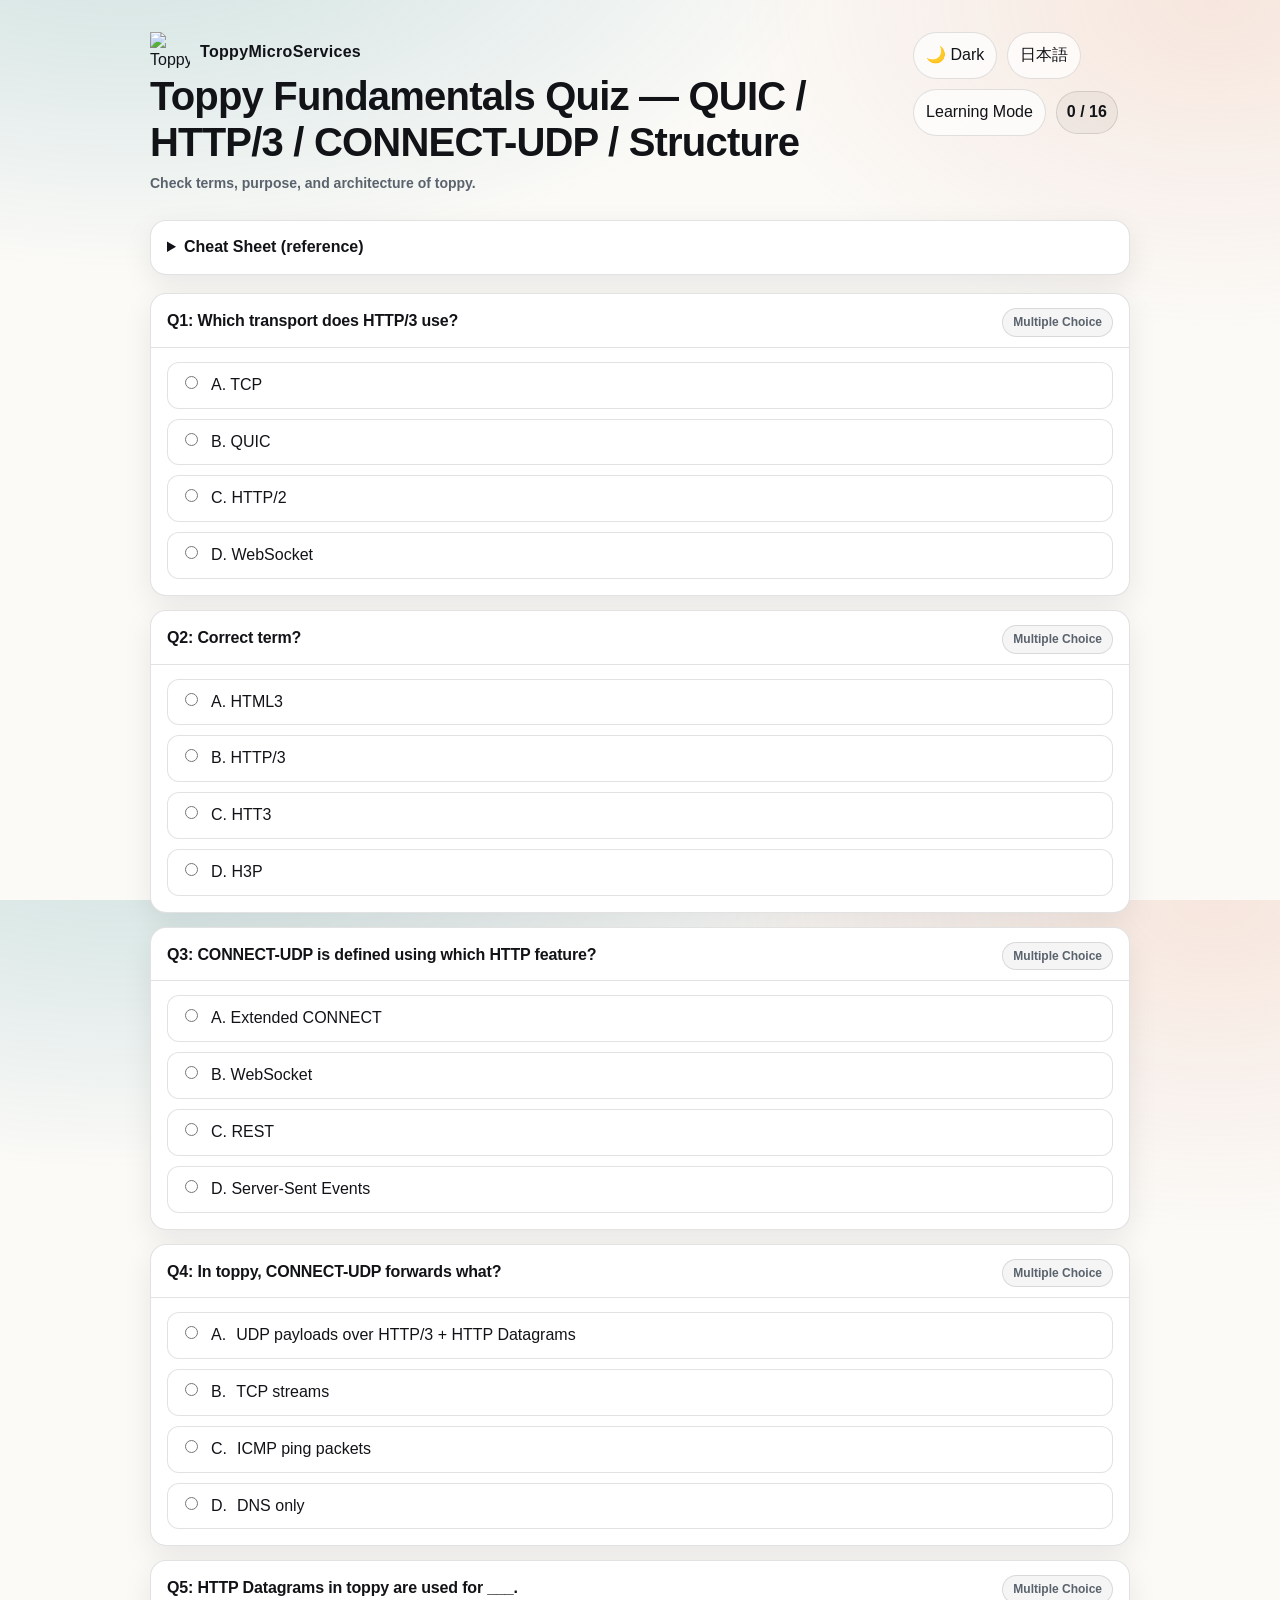
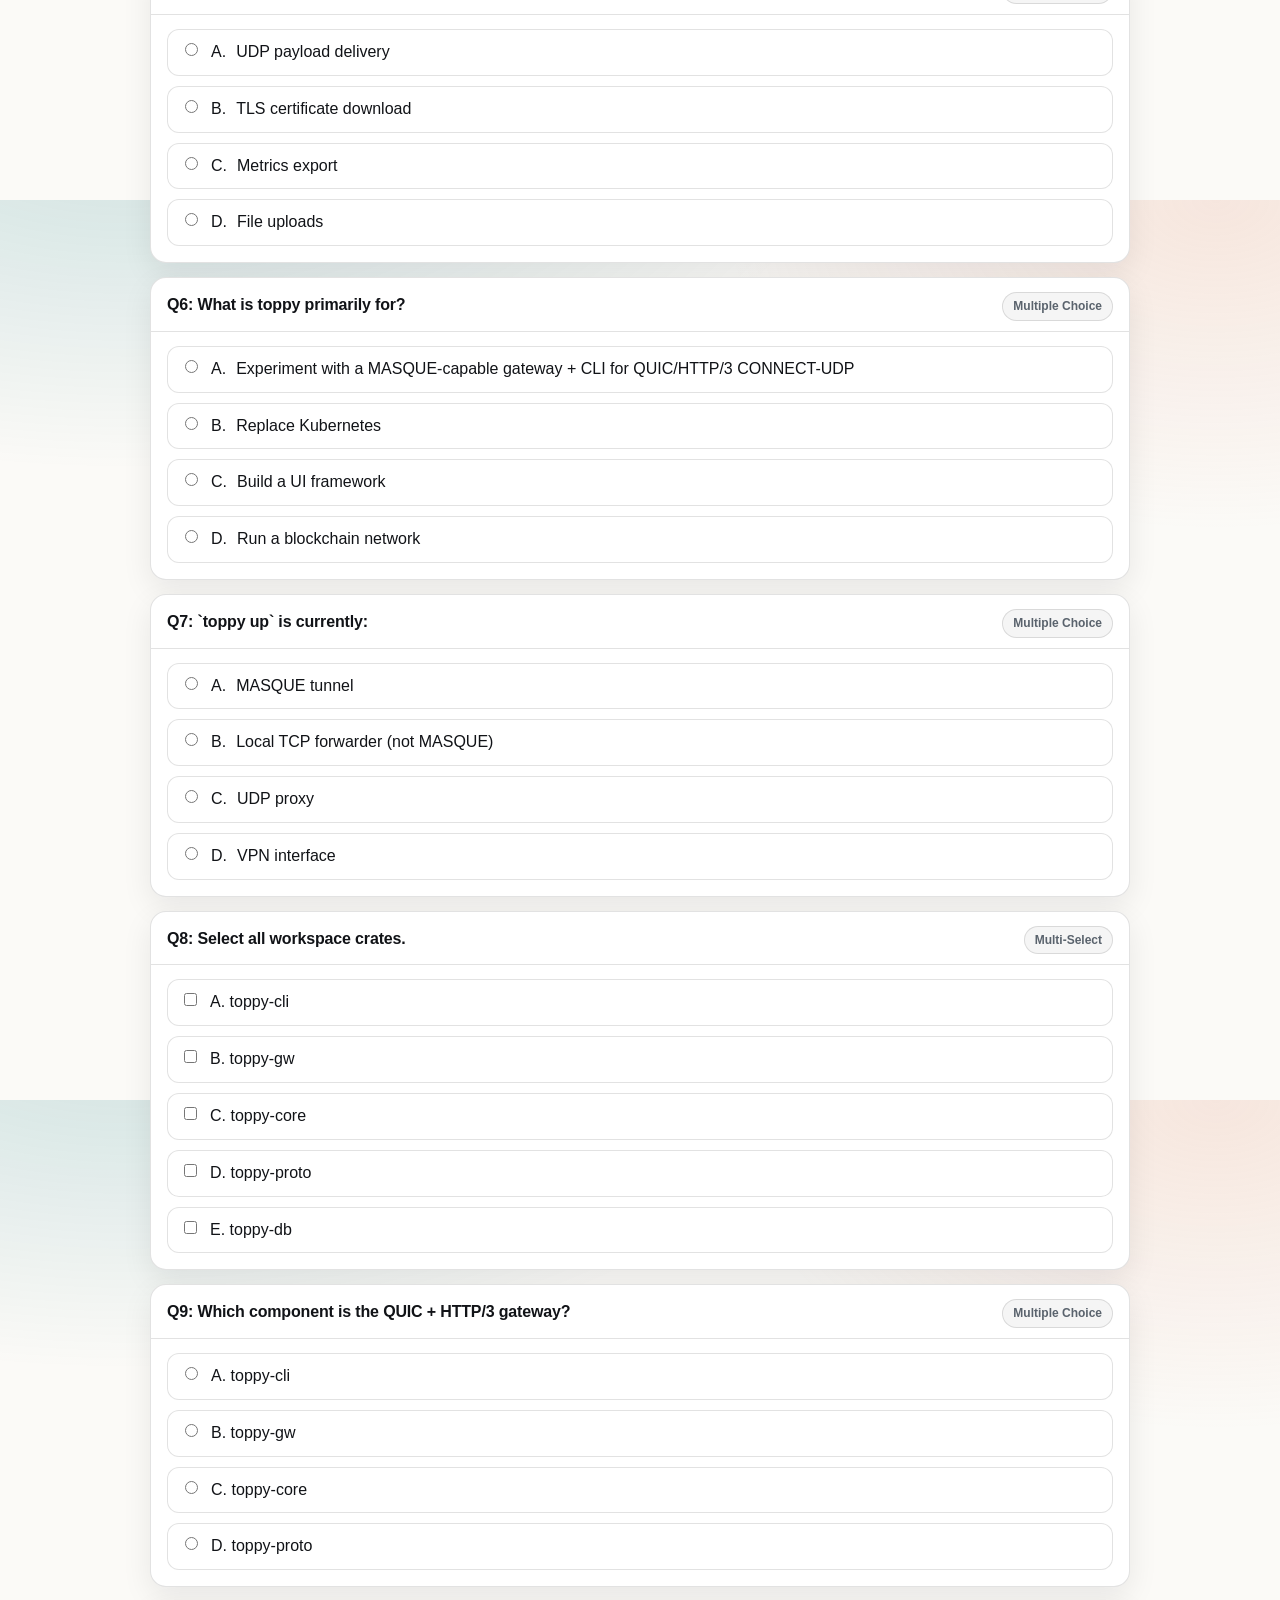
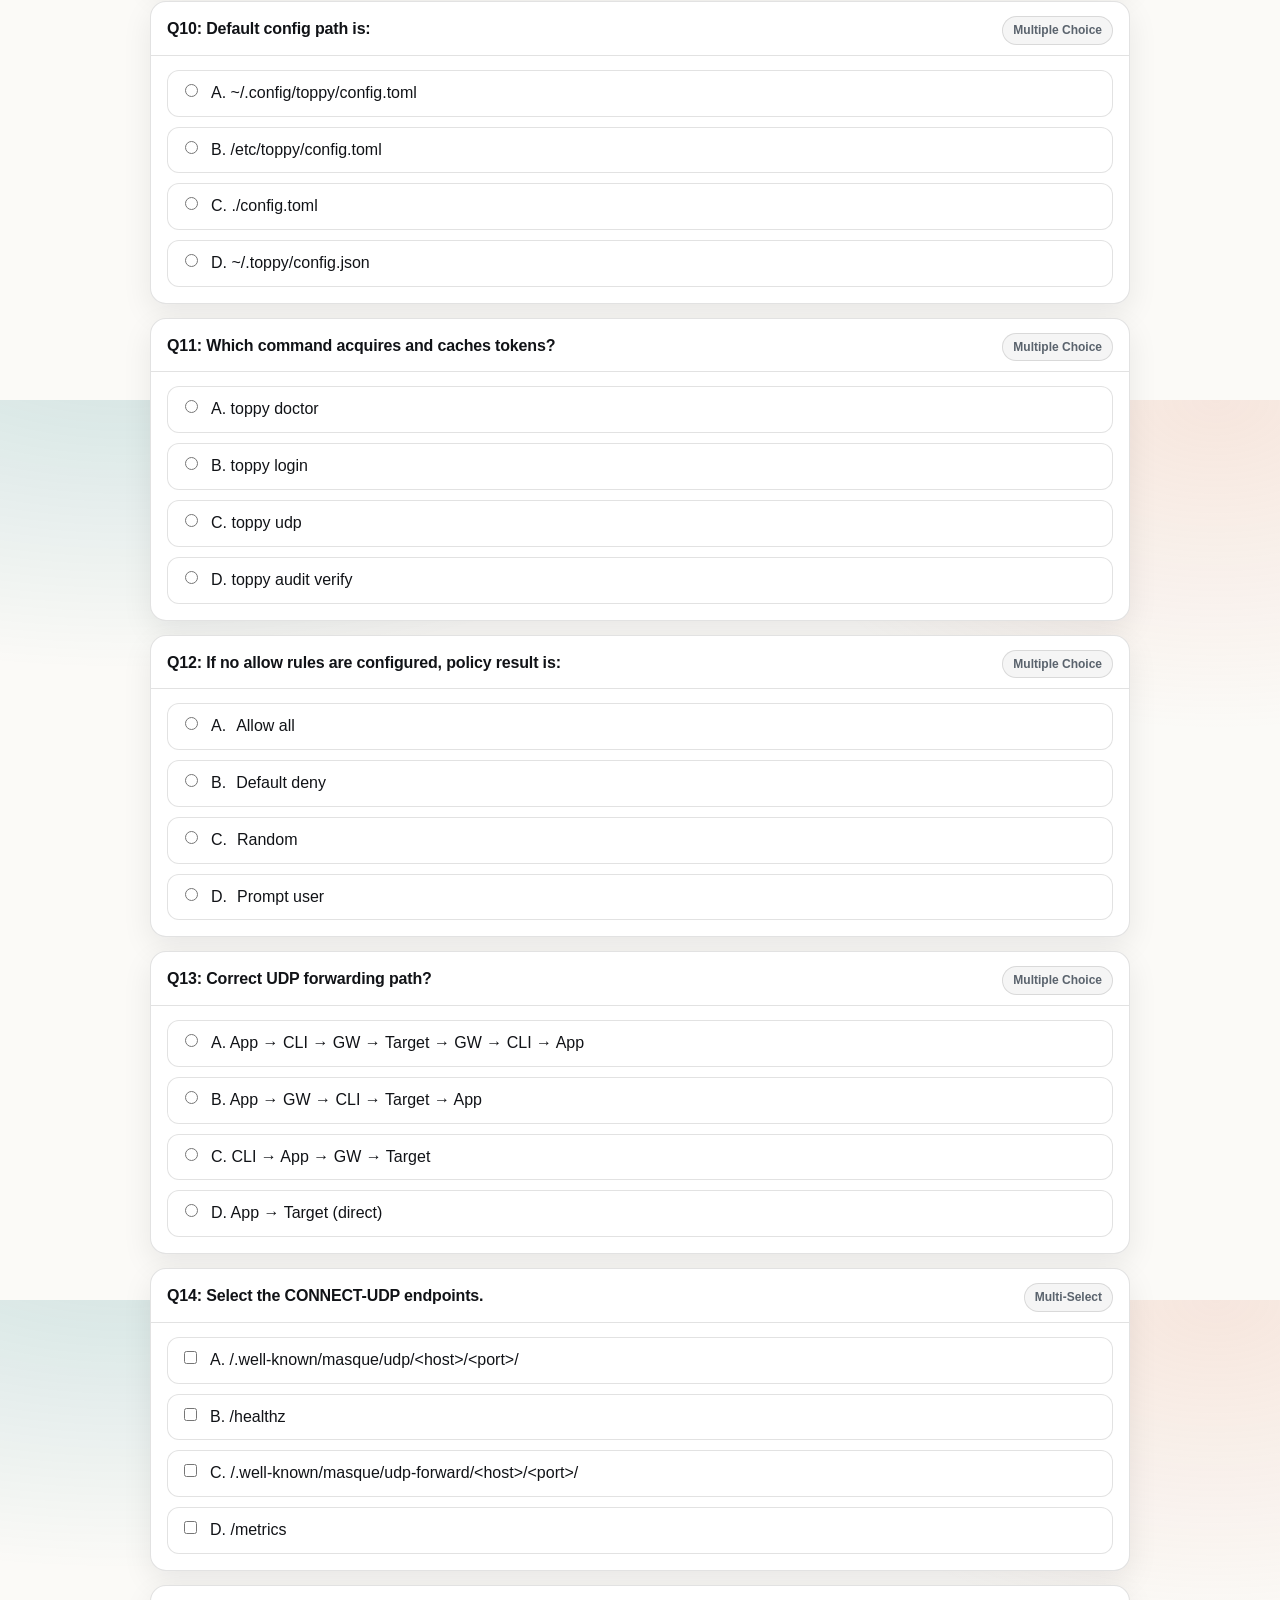
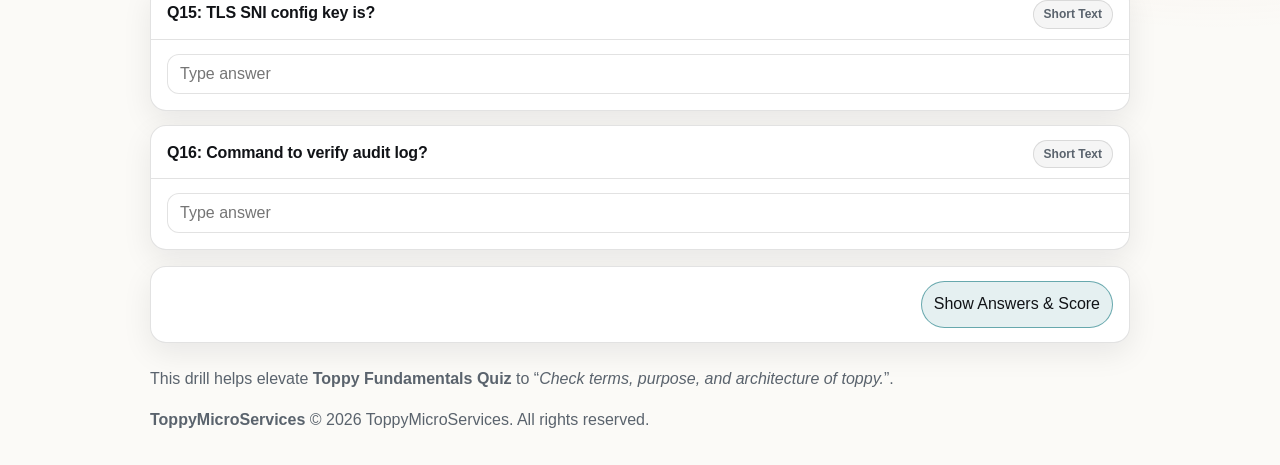
==== commit 4cbcd7e1: "Improve quiz learning mode UX and styling" ====
--- a/education/quiz_template_skeleton.html
+++ b/education/quiz_template_skeleton.html
@@ -140,8 +140,20 @@
               <span data-lang="en">Explanation:</span>
               <span data-lang="ja">解説:</span>
             </strong>
-            <span data-lang="en">HTTP/3 runs over QUIC.</span>
-            <span data-lang="ja">HTTP/3 は QUIC 上で動作します。</span>
+            <p data-lang="en">
+              HTTP/3 is the mapping of HTTP semantics onto QUIC. QUIC is the transport protocol (built on top of UDP)
+              that provides stream multiplexing and integrates TLS 1.3, which is why HTTP/3 does not use TCP.
+            </p>
+            <p data-lang="ja">
+              HTTP/3 は「HTTP を QUIC 上にマッピングしたもの」です。QUIC は UDP 上に構築されたトランスポートで、
+              多重化や TLS 1.3 の統合などを提供するため、HTTP/3 は TCP を使いません。
+            </p>
+            <div class="optlist">
+              <div class="opt"><span class="k">A</span><span data-lang="en">TCP is used by HTTP/1.1 and most HTTP/2 deployments; avoiding TCP head-of-line blocking is a key reason QUIC exists.</span><span data-lang="ja">TCP は HTTP/1.1 や多くの HTTP/2 で使われます。TCP の HOL（先頭行）ブロッキング回避が QUIC の理由の 1 つです。</span></div>
+              <div class="opt"><span class="k">B</span><span data-lang="en">Correct: HTTP/3 runs over QUIC.</span><span data-lang="ja">正解: HTTP/3 は QUIC 上で動作します。</span></div>
+              <div class="opt"><span class="k">C</span><span data-lang="en">HTTP/2 is an HTTP version (application layer), not a transport; it typically runs over TCP.</span><span data-lang="ja">HTTP/2 は HTTP のバージョン（アプリ層）で、トランスポートではありません。通常 TCP 上で動きます。</span></div>
+              <div class="opt"><span class="k">D</span><span data-lang="en">WebSocket is an application protocol upgrade (usually over TCP); it is not the transport for HTTP/3.</span><span data-lang="ja">WebSocket は（多くの場合 TCP 上の）アプリ層の通信方式で、HTTP/3 のトランスポートではありません。</span></div>
+            </div>
           </div>
         </div>
       </article>
@@ -169,8 +181,20 @@
               <span data-lang="en">Explanation:</span>
               <span data-lang="ja">解説:</span>
             </strong>
-            <span data-lang="en">The correct protocol name is HTTP/3.</span>
-            <span data-lang="ja">正しい名称は HTTP/3 です。</span>
+            <p data-lang="en">
+              The correct protocol name is <code>HTTP/3</code> (often abbreviated <code>H3</code>). Many people
+              accidentally write “HTML3”, but that is about HTML, not the HTTP protocol.
+            </p>
+            <p data-lang="ja">
+              正しい名称は <code>HTTP/3</code>（略して <code>H3</code>）です。「HTML3」は HTML の話になってしまい、
+              HTTP のプロトコル名ではありません。
+            </p>
+            <div class="optlist">
+              <div class="opt"><span class="k">A</span><span data-lang="en">“HTML3” is about HTML; it is not an HTTP protocol version.</span><span data-lang="ja">「HTML3」は HTML の話で、HTTP のバージョン名ではありません。</span></div>
+              <div class="opt"><span class="k">B</span><span data-lang="en">Correct: HTTP/3 is the actual protocol name.</span><span data-lang="ja">正解: 実際の名称は HTTP/3 です。</span></div>
+              <div class="opt"><span class="k">C</span><span data-lang="en">“HTT3” is just a typo; the official name includes “HTTP/”.</span><span data-lang="ja">「HTT3」は単なる誤記で、正式名称は「HTTP/3」です。</span></div>
+              <div class="opt"><span class="k">D</span><span data-lang="en">“H3P” is not a standard name here; use HTTP/3 (H3).</span><span data-lang="ja">「H3P」はここでの標準名称ではありません。HTTP/3（H3）を使います。</span></div>
+            </div>
           </div>
         </div>
       </article>
@@ -198,8 +222,22 @@
               <span data-lang="en">Explanation:</span>
               <span data-lang="ja">解説:</span>
             </strong>
-            <span data-lang="en">CONNECT-UDP uses HTTP/3 Extended CONNECT.</span>
-            <span data-lang="ja">CONNECT-UDP は Extended CONNECT を使います。</span>
+            <p data-lang="en">
+              CONNECT-UDP is built on <em>Extended CONNECT</em>: the client uses HTTP’s <code>CONNECT</code> method
+              with a <code>:protocol</code> value (e.g., <code>udp</code>) to create a tunnel-like association. In
+              HTTP/3, the actual UDP payloads are carried using HTTP Datagrams.
+            </p>
+            <p data-lang="ja">
+              CONNECT-UDP は <em>Extended CONNECT</em> を土台にしています。HTTP の <code>CONNECT</code> と
+              <code>:protocol</code>（例: <code>udp</code>）を使ってトンネル状の関連付けを作り、HTTP/3 では UDP の
+              ペイロードを HTTP Datagrams で運びます。
+            </p>
+            <div class="optlist">
+              <div class="opt"><span class="k">A</span><span data-lang="en">Correct: CONNECT-UDP is specified via Extended CONNECT.</span><span data-lang="ja">正解: CONNECT-UDP は Extended CONNECT を使って定義されています。</span></div>
+              <div class="opt"><span class="k">B</span><span data-lang="en">WebSocket is a different protocol upgrade for message-based streams; it is not CONNECT-UDP.</span><span data-lang="ja">WebSocket は別のアップグレード方式で、CONNECT-UDP ではありません。</span></div>
+              <div class="opt"><span class="k">C</span><span data-lang="en">REST is an API design style, not a protocol feature used to define CONNECT-UDP.</span><span data-lang="ja">REST は API 設計スタイルで、CONNECT-UDP を定義する HTTP 機能ではありません。</span></div>
+              <div class="opt"><span class="k">D</span><span data-lang="en">SSE is server-to-client streaming over HTTP; it does not provide UDP tunneling.</span><span data-lang="ja">SSE はサーバ→クライアントのストリーミングで、UDP トンネリング用途ではありません。</span></div>
+            </div>
           </div>
         </div>
       </article>
@@ -243,8 +281,20 @@
               <span data-lang="en">Explanation:</span>
               <span data-lang="ja">解説:</span>
             </strong>
-            <span data-lang="en">toppy uses CONNECT-UDP over HTTP/3 with HTTP Datagrams to carry UDP payloads.</span>
-            <span data-lang="ja">toppy は HTTP/3 + HTTP Datagrams 上の CONNECT-UDP で UDP を運びます。</span>
+            <p data-lang="en">
+              In toppy, <code>toppy udp</code> listens locally and forwards UDP payloads to the gateway using
+              CONNECT-UDP over HTTP/3. The UDP bytes themselves are carried in HTTP Datagrams (not converted to TCP).
+            </p>
+            <p data-lang="ja">
+              toppy では <code>toppy udp</code> がローカルで待ち受け、HTTP/3 上の CONNECT-UDP を使ってゲートウェイへ
+              UDP を転送します。UDP のバイト列は HTTP Datagrams に載せて運び、TCP へ変換しません。
+            </p>
+            <div class="optlist">
+              <div class="opt"><span class="k">A</span><span data-lang="en">Correct: UDP payloads are tunneled over HTTP/3 using CONNECT-UDP + HTTP Datagrams.</span><span data-lang="ja">正解: CONNECT-UDP + HTTP Datagrams で HTTP/3 上に UDP を運びます。</span></div>
+              <div class="opt"><span class="k">B</span><span data-lang="en">toppy can forward TCP via <code>toppy up</code>, but that is separate from CONNECT-UDP.</span><span data-lang="ja">TCP は <code>toppy up</code> で転送できますが、CONNECT-UDP とは別経路です。</span></div>
+              <div class="opt"><span class="k">C</span><span data-lang="en">ICMP is not what CONNECT-UDP is for; doctor may do “ping-like” checks, but ICMP is not tunneled here.</span><span data-lang="ja">ICMP は CONNECT-UDP の用途ではありません（doctor の疎通確認はあっても ICMP をトンネルするわけではありません）。</span></div>
+              <div class="opt"><span class="k">D</span><span data-lang="en">DNS can be a UDP target, but toppy is not limited to DNS-only traffic.</span><span data-lang="ja">DNS も UDP の 1 例ですが、toppy は DNS 専用ではありません。</span></div>
+            </div>
           </div>
         </div>
       </article>
@@ -288,8 +338,20 @@
               <span data-lang="en">Explanation:</span>
               <span data-lang="ja">解説:</span>
             </strong>
-            <span data-lang="en">HTTP Datagrams carry UDP payloads for CONNECT-UDP.</span>
-            <span data-lang="ja">HTTP Datagrams は CONNECT-UDP の UDP ペイロード搬送に使います。</span>
+            <p data-lang="en">
+              HTTP Datagrams provide an unreliable datagram delivery mechanism in HTTP/3. In toppy’s CONNECT-UDP flow,
+              they carry the UDP payload bytes end-to-end between the CLI and the gateway.
+            </p>
+            <p data-lang="ja">
+              HTTP Datagrams は HTTP/3 における “非信頼データグラム” 搬送の仕組みです。toppy の CONNECT-UDP では、
+              UDP のペイロードを CLI とゲートウェイ間でそのまま運びます。
+            </p>
+            <div class="optlist">
+              <div class="opt"><span class="k">A</span><span data-lang="en">Correct: used to deliver UDP payloads (datagram-style) for CONNECT-UDP.</span><span data-lang="ja">正解: CONNECT-UDP の UDP ペイロードをデータグラムとして運びます。</span></div>
+              <div class="opt"><span class="k">B</span><span data-lang="en">TLS certificates are exchanged during the TLS handshake, not “downloaded” via HTTP Datagrams.</span><span data-lang="ja">TLS 証明書は TLS ハンドシェイクでやり取りされ、HTTP Datagrams で “ダウンロード” するものではありません。</span></div>
+              <div class="opt"><span class="k">C</span><span data-lang="en">Metrics are typically exported via HTTP requests or telemetry protocols, not HTTP Datagrams.</span><span data-lang="ja">メトリクスは通常 HTTP リクエストやテレメトリで送ります。HTTP Datagrams の用途ではありません。</span></div>
+              <div class="opt"><span class="k">D</span><span data-lang="en">File uploads are better served by reliable streams; HTTP Datagrams are intentionally unreliable.</span><span data-lang="ja">ファイルアップロードは信頼性が必要なためストリーム向きです。HTTP Datagrams は意図的に非信頼です。</span></div>
+            </div>
           </div>
         </div>
       </article>
@@ -333,8 +395,22 @@
               <span data-lang="en">Explanation:</span>
               <span data-lang="ja">解説:</span>
             </strong>
-            <span data-lang="en">toppy is a workspace for a MASQUE-capable gateway and CLI experiments.</span>
-            <span data-lang="ja">MASQUE 対応ゲートウェイと CLI の実験用ワークスペースです。</span>
+            <p data-lang="en">
+              toppy is a Rust workspace for experimenting with a MASQUE-capable gateway and a small CLI client:
+              QUIC/HTTP/3 connectivity checks (<code>doctor</code>), token acquisition (<code>login</code>), and
+              policy-guarded local forwarding (<code>udp</code>/<code>up</code>).
+            </p>
+            <p data-lang="ja">
+              toppy は MASQUE 対応ゲートウェイと CLI クライアントの実験用 Rust ワークスペースです。
+              <code>doctor</code> による疎通確認、<code>login</code> によるトークン取得、ポリシーでガードされた
+              ローカル転送（<code>udp</code>/<code>up</code>）を扱います。
+            </p>
+            <div class="optlist">
+              <div class="opt"><span class="k">A</span><span data-lang="en">Correct: the repo focuses on QUIC/HTTP/3 + CONNECT-UDP experiments with a gateway + CLI.</span><span data-lang="ja">正解: QUIC/HTTP/3 + CONNECT-UDP をゲートウェイ + CLI で実験するのが主目的です。</span></div>
+              <div class="opt"><span class="k">B</span><span data-lang="en">Not related: toppy does not aim to manage clusters or scheduling like Kubernetes.</span><span data-lang="ja">不正解: toppy は Kubernetes のようなクラスタ管理/スケジューリングを目的にしていません。</span></div>
+              <div class="opt"><span class="k">C</span><span data-lang="en">Not related: this is not a UI framework project; the HTML here is just an education page.</span><span data-lang="ja">不正解: UI フレームワークのプロジェクトではありません（この HTML は学習用ページです）。</span></div>
+              <div class="opt"><span class="k">D</span><span data-lang="en">Not related: no blockchain functionality is involved.</span><span data-lang="ja">不正解: ブロックチェーン機能はありません。</span></div>
+            </div>
           </div>
         </div>
       </article>
@@ -378,8 +454,22 @@
               <span data-lang="en">Explanation:</span>
               <span data-lang="ja">解説:</span>
             </strong>
-            <span data-lang="en">`toppy up` is a local TCP forwarder, not a MASQUE tunnel yet.</span>
-            <span data-lang="ja">現時点ではローカル TCP フォワーダです。</span>
+            <p data-lang="en">
+              <code>toppy up</code> is currently a local TCP forwarder guarded by policy (and rate-limited per
+              connection). It is explicitly <em>not</em> a MASQUE tunnel yet, so it should be understood as a local
+              developer tool rather than a full network tunnel.
+            </p>
+            <p data-lang="ja">
+              <code>toppy up</code> は現時点ではポリシーでガードされたローカル TCP フォワーダ（接続ごとのレート制限あり）
+              です。明示的に「まだ MASQUE トンネルではない」ため、フルのトンネルではなく開発向けのローカルツールとして
+              捉えるのが適切です。
+            </p>
+            <div class="optlist">
+              <div class="opt"><span class="k">A</span><span data-lang="en">Not yet: the project may evolve toward MASQUE tunneling, but <code>up</code> is not that today.</span><span data-lang="ja">不正解: 将来的に MASQUE に近づく可能性はありますが、現状の <code>up</code> はそれではありません。</span></div>
+              <div class="opt"><span class="k">B</span><span data-lang="en">Correct: local TCP forwarding with policy checks (not MASQUE).</span><span data-lang="ja">正解: ポリシー付きのローカル TCP 転送（MASQUE ではない）です。</span></div>
+              <div class="opt"><span class="k">C</span><span data-lang="en">UDP proxying is handled by <code>toppy udp</code>, not <code>toppy up</code>.</span><span data-lang="ja">不正解: UDP は <code>toppy udp</code> の担当で、<code>toppy up</code> ではありません。</span></div>
+              <div class="opt"><span class="k">D</span><span data-lang="en">A VPN interface implies system-level routing/TUN; <code>up</code> is only per-connection forwarding.</span><span data-lang="ja">不正解: VPN は TUN/ルーティング等の OS レベルを含みますが、<code>up</code> は接続単位の転送です。</span></div>
+            </div>
           </div>
         </div>
       </article>
@@ -408,8 +498,23 @@
               <span data-lang="en">Explanation:</span>
               <span data-lang="ja">解説:</span>
             </strong>
-            <span data-lang="en">The workspace includes CLI, gateway, core, and proto.</span>
-            <span data-lang="ja">CLI・ゲートウェイ・共通・プロトが含まれます。</span>
+            <p data-lang="en">
+              This repo is organized as a Rust workspace. The main crates are <code>toppy-cli</code> (CLI),
+              <code>toppy-gw</code> (gateway), <code>toppy-core</code> (shared config/policy/logging), and
+              <code>toppy-proto</code> (protocol definitions). There is no <code>toppy-db</code> crate here.
+            </p>
+            <p data-lang="ja">
+              このリポジトリは Rust ワークスペースとして構成されています。主要クレートは
+              <code>toppy-cli</code>（CLI）、<code>toppy-gw</code>（ゲートウェイ）、<code>toppy-core</code>（共通機能）、
+              <code>toppy-proto</code>（プロトコル定義）です。<code>toppy-db</code> というクレートは存在しません。
+            </p>
+            <div class="optlist">
+              <div class="opt"><span class="k">A</span><span data-lang="en"><code>toppy-cli</code>: the end-user CLI (<code>doctor</code>/<code>login</code>/<code>udp</code>/<code>up</code>).</span><span data-lang="ja"><code>toppy-cli</code>: 利用者向け CLI（<code>doctor</code>/<code>login</code>/<code>udp</code>/<code>up</code>）。</span></div>
+              <div class="opt"><span class="k">B</span><span data-lang="en"><code>toppy-gw</code>: QUIC + HTTP/3 gateway (CONNECT-UDP echo/forward).</span><span data-lang="ja"><code>toppy-gw</code>: QUIC + HTTP/3 ゲートウェイ（CONNECT-UDP の echo/forward）。</span></div>
+              <div class="opt"><span class="k">C</span><span data-lang="en"><code>toppy-core</code>: shared logic (config, auth helpers, policy, audit).</span><span data-lang="ja"><code>toppy-core</code>: 共有ロジック（設定、認証ヘルパー、ポリシー、監査）。</span></div>
+              <div class="opt"><span class="k">D</span><span data-lang="en"><code>toppy-proto</code>: message/capsule definitions used between client and gateway.</span><span data-lang="ja"><code>toppy-proto</code>: クライアント↔ゲートウェイ間のメッセージ/カプセル定義。</span></div>
+              <div class="opt"><span class="k">E</span><span data-lang="en"><code>toppy-db</code>: not present in this repo (distractor).</span><span data-lang="ja"><code>toppy-db</code>: このリポジトリには存在しません（ひっかけ）。</span></div>
+            </div>
           </div>
         </div>
       </article>
@@ -437,8 +542,21 @@
               <span data-lang="en">Explanation:</span>
               <span data-lang="ja">解説:</span>
             </strong>
-            <span data-lang="en">`toppy-gw` is the QUIC + HTTP/3 gateway.</span>
-            <span data-lang="ja">`toppy-gw` がゲートウェイです。</span>
+            <p data-lang="en">
+              <code>toppy-gw</code> is the gateway process: it speaks QUIC + HTTP/3, accepts Extended CONNECT /
+              CONNECT-UDP requests, and provides echo/forward endpoints. The other crates support the gateway or act
+              as the client side.
+            </p>
+            <p data-lang="ja">
+              <code>toppy-gw</code> はゲートウェイ本体です。QUIC + HTTP/3 を話し、Extended CONNECT / CONNECT-UDP を受理し、
+              echo/forward のエンドポイントを提供します。他のクレートは補助やクライアント側です。
+            </p>
+            <div class="optlist">
+              <div class="opt"><span class="k">A</span><span data-lang="en"><code>toppy-cli</code> is the client-side CLI, not the gateway.</span><span data-lang="ja"><code>toppy-cli</code> はクライアント側の CLI で、ゲートウェイではありません。</span></div>
+              <div class="opt"><span class="k">B</span><span data-lang="en">Correct: <code>toppy-gw</code> is the QUIC + HTTP/3 gateway.</span><span data-lang="ja">正解: <code>toppy-gw</code> が QUIC + HTTP/3 ゲートウェイです。</span></div>
+              <div class="opt"><span class="k">C</span><span data-lang="en"><code>toppy-core</code> is a shared library crate, not a running gateway service.</span><span data-lang="ja"><code>toppy-core</code> は共有ライブラリで、ゲートウェイの実行体ではありません。</span></div>
+              <div class="opt"><span class="k">D</span><span data-lang="en"><code>toppy-proto</code> contains protocol definitions; it is not the gateway executable.</span><span data-lang="ja"><code>toppy-proto</code> はプロトコル定義で、ゲートウェイ実行体ではありません。</span></div>
+            </div>
           </div>
         </div>
       </article>
@@ -466,8 +584,20 @@
               <span data-lang="en">Explanation:</span>
               <span data-lang="ja">解説:</span>
             </strong>
-            <span data-lang="en">Default config path is `~/.config/toppy/config.toml`.</span>
-            <span data-lang="ja">デフォルトは `~/.config/toppy/config.toml` です。</span>
+            <p data-lang="en">
+              toppy’s default config path follows the common XDG convention:
+              <code>~/.config/toppy/config.toml</code>. You can override it via <code>TOPPY_CONFIG</code>.
+            </p>
+            <p data-lang="ja">
+              toppy のデフォルト設定パスは XDG の慣習に従い <code>~/.config/toppy/config.toml</code> です。
+              <code>TOPPY_CONFIG</code> で上書きできます。
+            </p>
+            <div class="optlist">
+              <div class="opt"><span class="k">A</span><span data-lang="en">Correct: this is the documented default path.</span><span data-lang="ja">正解: ドキュメント上のデフォルトパスです。</span></div>
+              <div class="opt"><span class="k">B</span><span data-lang="en"><code>/etc</code> would be a system-wide config location, but toppy defaults to per-user config.</span><span data-lang="ja"><code>/etc</code> はシステム全体向けの場所ですが、toppy のデフォルトはユーザーごとです。</span></div>
+              <div class="opt"><span class="k">C</span><span data-lang="en">A project-local <code>./config.toml</code> is not the default (though you can point to one using <code>TOPPY_CONFIG</code>).</span><span data-lang="ja">プロジェクト直下 <code>./config.toml</code> はデフォルトではありません（<code>TOPPY_CONFIG</code> で指定は可能）。</span></div>
+              <div class="opt"><span class="k">D</span><span data-lang="en">Wrong file name/format for the default; toppy uses <code>config.toml</code> under <code>~/.config</code>.</span><span data-lang="ja">ファイル名/形式が違います。デフォルトは <code>~/.config</code> 配下の <code>config.toml</code> です。</span></div>
+            </div>
           </div>
         </div>
       </article>
@@ -495,8 +625,20 @@
               <span data-lang="en">Explanation:</span>
               <span data-lang="ja">解説:</span>
             </strong>
-            <span data-lang="en">`toppy login` performs token acquisition and caching.</span>
-            <span data-lang="ja">`toppy login` がトークン取得・キャッシュです。</span>
+            <p data-lang="en">
+              <code>toppy login</code> performs token acquisition (OIDC device-code, or SAML-via-broker mode) and
+              caches the token locally so other commands (like <code>doctor</code> / <code>udp</code>) can reuse it.
+            </p>
+            <p data-lang="ja">
+              <code>toppy login</code> はトークン取得（OIDC device-code、または broker 経由の SAML モード）を行い、
+              後続コマンド（<code>doctor</code>/<code>udp</code> など）が再利用できるようローカルにキャッシュします。
+            </p>
+            <div class="optlist">
+              <div class="opt"><span class="k">A</span><span data-lang="en"><code>doctor</code> runs diagnostics; it may validate/refresh an existing token, but it is not the primary acquisition flow.</span><span data-lang="ja"><code>doctor</code> は診断です。既存トークンの検証/更新はあり得ますが、取得フローの主体ではありません。</span></div>
+              <div class="opt"><span class="k">B</span><span data-lang="en">Correct: <code>login</code> is the token acquisition command.</span><span data-lang="ja">正解: トークン取得は <code>login</code> です。</span></div>
+              <div class="opt"><span class="k">C</span><span data-lang="en"><code>udp</code> forwards UDP; it assumes auth is already available.</span><span data-lang="ja"><code>udp</code> は UDP 転送で、認証は前提（事前に用意）です。</span></div>
+              <div class="opt"><span class="k">D</span><span data-lang="en"><code>audit verify</code> is for validating the local audit log hash chain.</span><span data-lang="ja"><code>audit verify</code> はローカル監査ログの検証です。</span></div>
+            </div>
           </div>
         </div>
       </article>
@@ -540,8 +682,20 @@
               <span data-lang="en">Explanation:</span>
               <span data-lang="ja">解説:</span>
             </strong>
-            <span data-lang="en">No allow rules means default deny.</span>
-            <span data-lang="ja">allow ルールが無い場合はデフォルト deny です。</span>
+            <p data-lang="en">
+              toppy’s local forwarders are policy-guarded. If you configure no <code>[policy]</code> allow rules,
+              there is nothing to match, so the evaluation becomes “deny by default” (fail fast with a reason).
+            </p>
+            <p data-lang="ja">
+              toppy のローカル転送はポリシーでガードされます。<code>[policy]</code> の allow ルールが無い場合、
+              マッチする条件が 0 件なので「デフォルト deny（即失敗）」になります。
+            </p>
+            <div class="optlist">
+              <div class="opt"><span class="k">A</span><span data-lang="en">Allow-all would be unsafe; toppy chooses a secure default when rules are missing.</span><span data-lang="ja">全許可は危険です。ルール未設定時は安全側（deny）に倒します。</span></div>
+              <div class="opt"><span class="k">B</span><span data-lang="en">Correct: default deny when allow rules are empty.</span><span data-lang="ja">正解: allow が空ならデフォルト deny です。</span></div>
+              <div class="opt"><span class="k">C</span><span data-lang="en">Random behavior would be non-deterministic and is not how policy evaluation works.</span><span data-lang="ja">ランダムは非決定であり、ポリシー評価の挙動ではありません。</span></div>
+              <div class="opt"><span class="k">D</span><span data-lang="en">There is no interactive prompt in policy evaluation; it is a deterministic allow/deny decision.</span><span data-lang="ja">ポリシーは対話的に確認しません。決定的に allow/deny を返します。</span></div>
+            </div>
           </div>
         </div>
       </article>
@@ -569,8 +723,22 @@
               <span data-lang="en">Explanation:</span>
               <span data-lang="ja">解説:</span>
             </strong>
-            <span data-lang="en">The local app talks to the CLI, then gateway, then target, and returns back the same way.</span>
-            <span data-lang="ja">CLI→GW→ターゲット→戻りの順です。</span>
+            <p data-lang="en">
+              In toppy’s UDP proxy model, the local application sends UDP to a local socket that the CLI is listening
+              on. The CLI then forwards the payload to the gateway over CONNECT-UDP (HTTP/3), and the gateway sends it
+              to the target UDP server. Responses return on the same path back to the local app.
+            </p>
+            <p data-lang="ja">
+              toppy の UDP プロキシでは、ローカルアプリは CLI が待ち受けるローカル UDP ソケットへ送信します。CLI は
+              CONNECT-UDP（HTTP/3）でゲートウェイへ転送し、ゲートウェイがターゲット UDP サーバへ送信します。応答も同じ
+              経路で戻ってきます。
+            </p>
+            <div class="optlist">
+              <div class="opt"><span class="k">A</span><span data-lang="en">Correct: App ↔ CLI (local), CLI ↔ GW (HTTP/3), GW ↔ Target (UDP), then return.</span><span data-lang="ja">正解: App↔CLI（ローカル）→CLI↔GW（HTTP/3）→GW↔Target（UDP）→戻り、の流れです。</span></div>
+              <div class="opt"><span class="k">B</span><span data-lang="en">Wrong order: the local app does not speak to the gateway directly; the CLI is the local proxy endpoint.</span><span data-lang="ja">不正解: ローカルアプリが直接 GW と話すわけではありません。ローカルの窓口は CLI です。</span></div>
+              <div class="opt"><span class="k">C</span><span data-lang="en">Wrong direction: the CLI is not “behind” the app; the app sends to the CLI, not the other way around.</span><span data-lang="ja">不正解: CLI→App ではなく、App→CLI です。</span></div>
+              <div class="opt"><span class="k">D</span><span data-lang="en">This bypasses toppy entirely, so it is not the “toppy forwarding path”.</span><span data-lang="ja">不正解: これは toppy を経由しないため「toppy の転送経路」ではありません。</span></div>
+            </div>
           </div>
         </div>
       </article>
@@ -598,8 +766,23 @@
               <span data-lang="en">Explanation:</span>
               <span data-lang="ja">解説:</span>
             </strong>
-            <span data-lang="en">Echo uses `/udp/` and forwarding uses `/udp-forward/`.</span>
-            <span data-lang="ja">`udp` は echo、`udp-forward` は転送です。</span>
+            <p data-lang="en">
+              toppy-gw exposes two CONNECT-UDP endpoints under <code>/.well-known/masque/</code>:
+              <code>/udp/&lt;host&gt;/&lt;port&gt;/</code> is used for datagram echo checks (doctor), and
+              <code>/udp-forward/&lt;host&gt;/&lt;port&gt;/</code> is used for actual UDP forwarding. Health endpoints
+              like <code>/healthz</code> are plain HTTP and not CONNECT-UDP.
+            </p>
+            <p data-lang="ja">
+              toppy-gw は <code>/.well-known/masque/</code> 配下に 2 つの CONNECT-UDP エンドポイントを持ちます。
+              <code>/udp/&lt;host&gt;/&lt;port&gt;/</code> は疎通確認用の datagram echo（doctor）、<code>/udp-forward/&lt;host&gt;/&lt;port&gt;/</code>
+              は実際の UDP 転送です。<code>/healthz</code> などは通常の HTTP ヘルスチェックで、CONNECT-UDP ではありません。
+            </p>
+            <div class="optlist">
+              <div class="opt"><span class="k">A</span><span data-lang="en">Correct: CONNECT-UDP echo endpoint (doctor).</span><span data-lang="ja">正解: CONNECT-UDP の echo エンドポイント（doctor 用）。</span></div>
+              <div class="opt"><span class="k">B</span><span data-lang="en"><code>/healthz</code> is a regular HTTP health check endpoint.</span><span data-lang="ja"><code>/healthz</code> は通常の HTTP ヘルスチェックです。</span></div>
+              <div class="opt"><span class="k">C</span><span data-lang="en">Correct: CONNECT-UDP forwarding endpoint.</span><span data-lang="ja">正解: CONNECT-UDP の forwarding エンドポイント。</span></div>
+              <div class="opt"><span class="k">D</span><span data-lang="en"><code>/metrics</code> is a common pattern, but it is not the CONNECT-UDP endpoint here.</span><span data-lang="ja"><code>/metrics</code> はよくあるパスですが、ここでの CONNECT-UDP エンドポイントではありません。</span></div>
+            </div>
           </div>
         </div>
       </article>
@@ -622,8 +805,19 @@
               <span data-lang="en">Explanation:</span>
               <span data-lang="ja">解説:</span>
             </strong>
-            <span data-lang="en">The key is `server_name`.</span>
-            <span data-lang="ja">`server_name` が TLS SNI です。</span>
+            <p data-lang="en">
+              In toppy’s config, the TLS SNI value is configured via <code>server_name</code>. This is the name sent
+              in the TLS handshake (SNI) and is distinct from the gateway host/IP (<code>gateway</code>) and port
+              (<code>port</code>).
+            </p>
+            <p data-lang="ja">
+              toppy の設定では TLS SNI は <code>server_name</code> で指定します。TLS ハンドシェイクで送る “名前” であり、
+              ゲートウェイのホスト/IP（<code>gateway</code>）やポート（<code>port</code>）とは別物です。
+            </p>
+            <div class="optlist">
+              <div class="opt"><span class="k">Tip</span><span data-lang="en">Expected answer: <code>server_name</code> (exact key name).</span><span data-lang="ja">想定解: <code>server_name</code>（キー名をそのまま）。</span></div>
+              <div class="opt"><span class="k">Gotcha</span><span data-lang="en"><code>gateway</code> is “where to connect”, <code>server_name</code> is “what name to present/verify in TLS”.</span><span data-lang="ja"><code>gateway</code> は接続先、<code>server_name</code> は TLS で提示/検証する名前です。</span></div>
+            </div>
           </div>
         </div>
       </article>
@@ -646,8 +840,17 @@
               <span data-lang="en">Explanation:</span>
               <span data-lang="ja">解説:</span>
             </strong>
-            <span data-lang="en">Use `toppy audit verify` (with optional args).</span>
-            <span data-lang="ja">`toppy audit verify` を使います。</span>
+            <p data-lang="en">
+              Use <code>toppy audit verify</code> to validate the integrity of the local tamper-evident audit log
+              (hash-chain JSONL). If the file was modified or entries were removed/reordered, verification should fail.
+            </p>
+            <p data-lang="ja">
+              <code>toppy audit verify</code> はローカル監査ログ（改ざん検知用のハッシュチェーン JSONL）の整合性検証です。
+              改ざん・削除・並び替えなどがあると検証に失敗するはずです。
+            </p>
+            <div class="optlist">
+              <div class="opt"><span class="k">Example</span><span data-lang="en"><code>toppy audit verify</code> (or <code>toppy audit verify --path /path/to/audit.jsonl</code>).</span><span data-lang="ja"><code>toppy audit verify</code>（または <code>toppy audit verify --path /path/to/audit.jsonl</code>）。</span></div>
+            </div>
           </div>
         </div>
       </article>
@@ -748,6 +951,85 @@
       setLanguage(initial,false);
     }
     function showExplain(q,show=true){const exp=q.querySelector('.explain'); if(!exp) return; exp.classList.toggle('show',!!show);}    
+    function isLearningMode(){ const lm=$('#learningMode'); return lm?!!lm.checked:true; }
+
+    function clearQuestionFeedback(q){
+      q.classList.remove('is-correct','is-incorrect');
+      q.querySelectorAll('label.choice').forEach(l=>{
+        l.classList.remove('is-selected','is-correct','is-incorrect','is-missed');
+      });
+      const t=q.querySelector('input[type=text]');
+      if(t) t.classList.remove('is-correct','is-incorrect');
+    }
+
+    function applyQuestionFeedback(q){
+      clearQuestionFeedback(q);
+      const type=q.dataset.type;
+      const ans=(q.dataset.answer||'').trim();
+      const r=evaluateQuestion(q);
+      if(r.ok===true) q.classList.add('is-correct');
+      if(r.ok===false) q.classList.add('is-incorrect');
+
+      if(type==='mc'){
+        q.querySelectorAll('input[type=radio]').forEach(input=>{
+          const label=input.closest('label.choice'); if(!label) return;
+          if(input.checked) label.classList.add('is-selected');
+          if(input.value===ans) label.classList.add('is-correct');
+          if(input.checked && input.value!==ans) label.classList.add('is-incorrect');
+        });
+      }else if(type==='ms'){
+        const gold=new Set(ans.split(',').map(s=>s.trim()).filter(Boolean));
+        q.querySelectorAll('input[type=checkbox]').forEach(input=>{
+          const label=input.closest('label.choice'); if(!label) return;
+          if(input.checked) label.classList.add('is-selected');
+          if(gold.has(input.value)) label.classList.add('is-correct');
+          if(input.checked && !gold.has(input.value)) label.classList.add('is-incorrect');
+          if(!input.checked && gold.has(input.value)) label.classList.add('is-missed');
+        });
+      }else if(type==='text'){
+        const t=q.querySelector('input[type=text]');
+        if(t){
+          if(r.ok===true) t.classList.add('is-correct');
+          if(r.ok===false) t.classList.add('is-incorrect');
+        }
+      }
+    }
+
+    function updateQuestionUI(q){
+      const learning=isLearningMode();
+      const answered=isAnswered(q);
+      if(learning && answered){
+        showExplain(q,true);
+        applyQuestionFeedback(q);
+      }else{
+        showExplain(q,false);
+        clearQuestionFeedback(q);
+      }
+    }
+
+    function refreshAllQuestions(){ $$('#questions .q').forEach(q=>updateQuestionUI(q)); }
+    function attachQuestionHandlers(){
+      $$('#questions .q').forEach(q=>{
+        q.addEventListener('change',e=>{
+          const t=e.target;
+          if(!(t instanceof HTMLElement)) return;
+          if(t.matches('input[type=radio],input[type=checkbox]')){
+            updateQuestionUI(q);
+            updateLiveScore();
+          }
+        });
+        const text=q.querySelector('input[type=text]');
+        if(text){
+          text.addEventListener('keydown',e=>{
+            if(e.key==='Enter'){ e.preventDefault(); text.blur(); }
+          });
+          text.addEventListener('blur',()=>{
+            updateQuestionUI(q);
+            updateLiveScore();
+          });
+        }
+      });
+    }
 
     function isAnswered(q){const t=q.dataset.type; if(t==='mc') return !!q.querySelector('input[type=radio]:checked'); if(t==='ms') return q.querySelectorAll('input[type=checkbox]:checked').length>0; if(t==='text'){const v=q.querySelector('input[type=text]')?.value.trim(); return !!v;} return false;}
 
@@ -809,7 +1091,21 @@
     // Handlers
     $('#themeToggle')?.addEventListener('click',()=>{toggleTheme(); updateLiveScore();});
     $('#langToggle')?.addEventListener('click',()=>{const next=getLocale().startsWith('ja')?'en':'ja'; setLanguage(next,true);});
-    $('#mode-badge').addEventListener('click',()=>{let lm=$('#learningMode'); if(!lm){ lm=document.createElement('input'); lm.type='checkbox'; lm.id='learningMode'; lm.checked=true; lm.style.display='none'; document.body.appendChild(lm);} lm.checked=!lm.checked; updateModeBadgeLabel(); updateLiveScore();});
+    $('#mode-badge').addEventListener('click',()=>{
+      let lm=$('#learningMode');
+      if(!lm){
+        lm=document.createElement('input');
+        lm.type='checkbox';
+        lm.id='learningMode';
+        lm.checked=true;
+        lm.style.display='none';
+        document.body.appendChild(lm);
+      }
+      lm.checked=!lm.checked;
+      updateModeBadgeLabel();
+      refreshAllQuestions();
+      updateLiveScore();
+    });
     const bottomBtn=$('#bottomShowAnswers');
     if(bottomBtn){ bottomBtn.addEventListener('click',()=>{ showAnswersAndScore(bottomBtn.dataset.resultsTarget); }); }
 
@@ -817,8 +1113,18 @@
     applyInitialTheme();
     try{ if(!localStorage.getItem('quizTheme')){ setTheme(prefersDark.matches?'dark':'light',false);} }catch(_){ }
     applySettings();
-    if(!$('#learningMode')){ const lm=document.createElement('input'); lm.type='checkbox'; lm.id='learningMode'; lm.checked=true; lm.style.display='none'; document.body.appendChild(lm);} 
+    if(!$('#learningMode')){
+      const S=window.DRILL_SETTINGS||{};
+      const lm=document.createElement('input');
+      lm.type='checkbox';
+      lm.id='learningMode';
+      lm.checked=(S.LEARNING_MODE_DEFAULT!==false);
+      lm.style.display='none';
+      document.body.appendChild(lm);
+    }
     updateModeBadgeLabel();
+    attachQuestionHandlers();
+    refreshAllQuestions();
     updateLiveScore();
     const y=new Date().getFullYear(); const b=window.DRILL_SETTINGS?.BRAND_NAME||'ToppyMicroServices'; const c=$('#copyright'); if(c){ c.textContent='© '+y+' '+b+'. All rights reserved.'; }
   })();
--- a/education/quiz.css
+++ b/education/quiz.css
@@ -0,0 +1,321 @@
+/* Quiz styles for education pages.
+   Designed to work with quiz_template_skeleton.html and its light/dark theme toggle. */
+
+:root{
+  --bg: #fbfaf7;
+  --fg: #111317;
+  --muted: #5a636d;
+  --card: #ffffff;
+  --border: rgba(17,19,23,.12);
+  --shadow: 0 10px 30px rgba(17,19,23,.08);
+  --accent: #006d77;
+  --accent-2: #e29578;
+  --ok: #1b7f5a;
+  --ok-bg: rgba(27,127,90,.10);
+  --bad: #b42318;
+  --bad-bg: rgba(180,35,24,.10);
+  --warn: #9a6700;
+  --focus: rgba(0,109,119,.28);
+  --code-bg: rgba(17,19,23,.06);
+  --radius: 16px;
+  --radius-sm: 12px;
+}
+
+body[data-theme="dark"]{
+  --bg: #0c1012;
+  --fg: #f2f5f7;
+  --muted: #a8b2bc;
+  --card: #12181b;
+  --border: rgba(242,245,247,.14);
+  --shadow: 0 16px 40px rgba(0,0,0,.35);
+  --accent: #4dd6c6;
+  --accent-2: #ffb08f;
+  --ok: #4adf9d;
+  --ok-bg: rgba(74,223,157,.10);
+  --bad: #ff6b6b;
+  --bad-bg: rgba(255,107,107,.12);
+  --warn: #ffd36b;
+  --focus: rgba(77,214,198,.26);
+  --code-bg: rgba(242,245,247,.08);
+}
+
+html,body{height:100%;}
+body{
+  margin:0;
+  background:
+    radial-gradient(1200px 600px at 10% -10%, rgba(0,109,119,.18), transparent 60%),
+    radial-gradient(900px 600px at 95% 0%, rgba(226,149,120,.20), transparent 55%),
+    var(--bg);
+  color:var(--fg);
+  font-family: "Avenir Next", "Avenir", "Hiragino Sans", "Noto Sans JP", "Helvetica Neue", Helvetica, sans-serif;
+  line-height:1.55;
+}
+
+.container{
+  max-width: 980px;
+  margin: 0 auto;
+  padding: 22px 16px 32px;
+}
+
+header{
+  display:flex;
+  gap:18px;
+  align-items:flex-start;
+  justify-content:space-between;
+  padding: 10px 0 18px;
+}
+
+h1,h2,h3,h4{margin:0;}
+h1{
+  font-size: clamp(26px, 4vw, 40px);
+  letter-spacing: -0.02em;
+  line-height: 1.15;
+}
+h2{
+  margin-top: 8px;
+  font-size: 14px;
+  color: var(--muted);
+  font-weight: 550;
+}
+
+.brand .name{
+  font-weight: 700;
+  letter-spacing: .02em;
+}
+.brand a{
+  display:inline-flex;
+  gap:10px;
+  align-items:center;
+  text-decoration:none;
+  color: inherit;
+}
+
+.muted{color: var(--muted);}
+
+.card{
+  background: var(--card);
+  border: 1px solid var(--border);
+  border-radius: var(--radius);
+  box-shadow: var(--shadow);
+}
+
+.cheatsheet{
+  margin: 8px 0 18px;
+  overflow:hidden;
+}
+.cheatsheet > summary{
+  cursor:pointer;
+  padding: 14px 16px;
+  user-select:none;
+  font-weight: 700;
+}
+.cheatsheet .sheet{
+  padding: 0 16px 16px;
+}
+.cheatsheet ul{
+  margin: 10px 0 0;
+  padding-left: 18px;
+}
+.cheatsheet li{
+  margin: 7px 0;
+}
+
+.q{
+  margin: 14px 0;
+  overflow:hidden;
+}
+.q > header{
+  padding: 14px 16px 10px;
+  border-bottom: 1px solid var(--border);
+  align-items: baseline;
+}
+.q > header h4{
+  font-size: 16px;
+  font-weight: 750;
+  letter-spacing: -0.01em;
+}
+.q > header .type{
+  font-size: 12px;
+  color: var(--muted);
+  font-weight: 650;
+  background: rgba(0,0,0,.04);
+  border: 1px solid var(--border);
+  padding: 4px 10px;
+  border-radius: 999px;
+}
+body[data-theme="dark"] .q > header .type{ background: rgba(255,255,255,.06); }
+
+.q.is-correct{ border-left: 6px solid var(--ok); }
+.q.is-incorrect{ border-left: 6px solid var(--bad); }
+
+.q .body{ padding: 14px 16px 16px; }
+
+fieldset.choices{
+  border: 0;
+  padding: 0;
+  margin: 0;
+  display:flex;
+  flex-direction:column;
+  gap: 10px;
+}
+
+label.choice{
+  display:flex;
+  gap: 10px;
+  align-items:flex-start;
+  padding: 10px 12px;
+  border-radius: var(--radius-sm);
+  border: 1px solid var(--border);
+  background: rgba(255,255,255,.60);
+  transition: transform .08s ease, border-color .12s ease, background-color .12s ease;
+}
+body[data-theme="dark"] label.choice{ background: rgba(255,255,255,.03); }
+label.choice:hover{ border-color: rgba(0,109,119,.45); }
+label.choice:active{ transform: translateY(1px); }
+label.choice input{ margin-top: 3px; }
+
+label.choice.is-selected{
+  border-color: rgba(0,109,119,.55);
+  box-shadow: 0 0 0 3px var(--focus);
+}
+label.choice.is-correct{
+  border-color: rgba(27,127,90,.55);
+  background: var(--ok-bg);
+}
+label.choice.is-incorrect{
+  border-color: rgba(180,35,24,.55);
+  background: var(--bad-bg);
+}
+label.choice.is-missed{
+  border-style: dashed;
+  border-color: rgba(27,127,90,.55);
+}
+
+input[type="text"]{
+  width: 100%;
+  font-size: 16px;
+  padding: 10px 12px;
+  border-radius: var(--radius-sm);
+  border: 1px solid var(--border);
+  background: rgba(255,255,255,.70);
+  color: var(--fg);
+  outline: none;
+}
+body[data-theme="dark"] input[type="text"]{ background: rgba(255,255,255,.05); }
+input[type="text"]:focus{
+  border-color: rgba(0,109,119,.65);
+  box-shadow: 0 0 0 3px var(--focus);
+}
+input[type="text"].is-correct{ border-color: rgba(27,127,90,.65); background: var(--ok-bg); }
+input[type="text"].is-incorrect{ border-color: rgba(180,35,24,.65); background: var(--bad-bg); }
+
+.explain{
+  display:none; /* Important: hide "hints" until Learning Mode interaction or Show Answers */
+  margin-top: 12px;
+  padding: 12px 12px;
+  border-radius: var(--radius-sm);
+  border: 1px solid var(--border);
+  background: linear-gradient(180deg, rgba(0,109,119,.06), rgba(0,0,0,0));
+}
+body[data-theme="dark"] .explain{
+  background: linear-gradient(180deg, rgba(77,214,198,.10), rgba(0,0,0,0));
+}
+.explain.show{ display:block; }
+.explain strong{ display:inline-block; margin-right: 6px; }
+.explain p{ margin: 8px 0 0; }
+.explain .optlist{
+  margin-top: 10px;
+  display:grid;
+  gap: 8px;
+}
+.explain .opt{
+  padding: 8px 10px;
+  border-radius: 12px;
+  border: 1px solid var(--border);
+  background: rgba(255,255,255,.65);
+}
+body[data-theme="dark"] .explain .opt{ background: rgba(255,255,255,.04); }
+.explain .opt .k{
+  font-weight: 800;
+  color: var(--muted);
+  margin-right: 8px;
+}
+
+.panel{
+  margin-top: 16px;
+  padding: 14px 16px;
+}
+.row{ display:flex; gap:10px; align-items:center; }
+
+button{
+  font: inherit;
+}
+.btn, .badge, .theme-toggle{
+  border: 1px solid var(--border);
+  background: rgba(255,255,255,.70);
+  color: var(--fg);
+  padding: 10px 12px;
+  border-radius: 999px;
+  cursor: pointer;
+  user-select:none;
+}
+body[data-theme="dark"] .btn,
+body[data-theme="dark"] .badge,
+body[data-theme="dark"] .theme-toggle{
+  background: rgba(255,255,255,.06);
+}
+.btn:hover, .badge:hover, .theme-toggle:hover{
+  border-color: rgba(0,109,119,.55);
+}
+.btn.success{
+  border-color: rgba(0,109,119,.55);
+  background: rgba(0,109,119,.10);
+}
+
+#score-badge{
+  font-weight: 800;
+  color: var(--fg);
+  background: rgba(0,0,0,.04);
+  border: 1px solid var(--border);
+  padding: 8px 10px;
+  border-radius: 999px;
+}
+body[data-theme="dark"] #score-badge{ background: rgba(255,255,255,.06); }
+
+.results{
+  margin-top: 12px;
+  padding: 12px 12px;
+}
+.results table{
+  width: 100%;
+  border-collapse: collapse;
+}
+.results th, .results td{
+  padding: 10px 10px;
+  border-bottom: 1px solid var(--border);
+  vertical-align: top;
+  font-size: 13px;
+}
+.results th{
+  text-align: left;
+  color: var(--muted);
+  font-weight: 750;
+}
+.table-wrapper{
+  overflow:auto;
+  border-radius: 12px;
+  border: 1px solid var(--border);
+}
+
+code{
+  font-family: ui-monospace, SFMono-Regular, Menlo, Monaco, Consolas, "Liberation Mono", "Courier New", monospace;
+  background: var(--code-bg);
+  padding: 0 6px;
+  border-radius: 8px;
+}
+
+@media (max-width: 720px){
+  header{ flex-direction: column; align-items: stretch; }
+  .q > header{ flex-direction: column; align-items: flex-start; }
+}
+
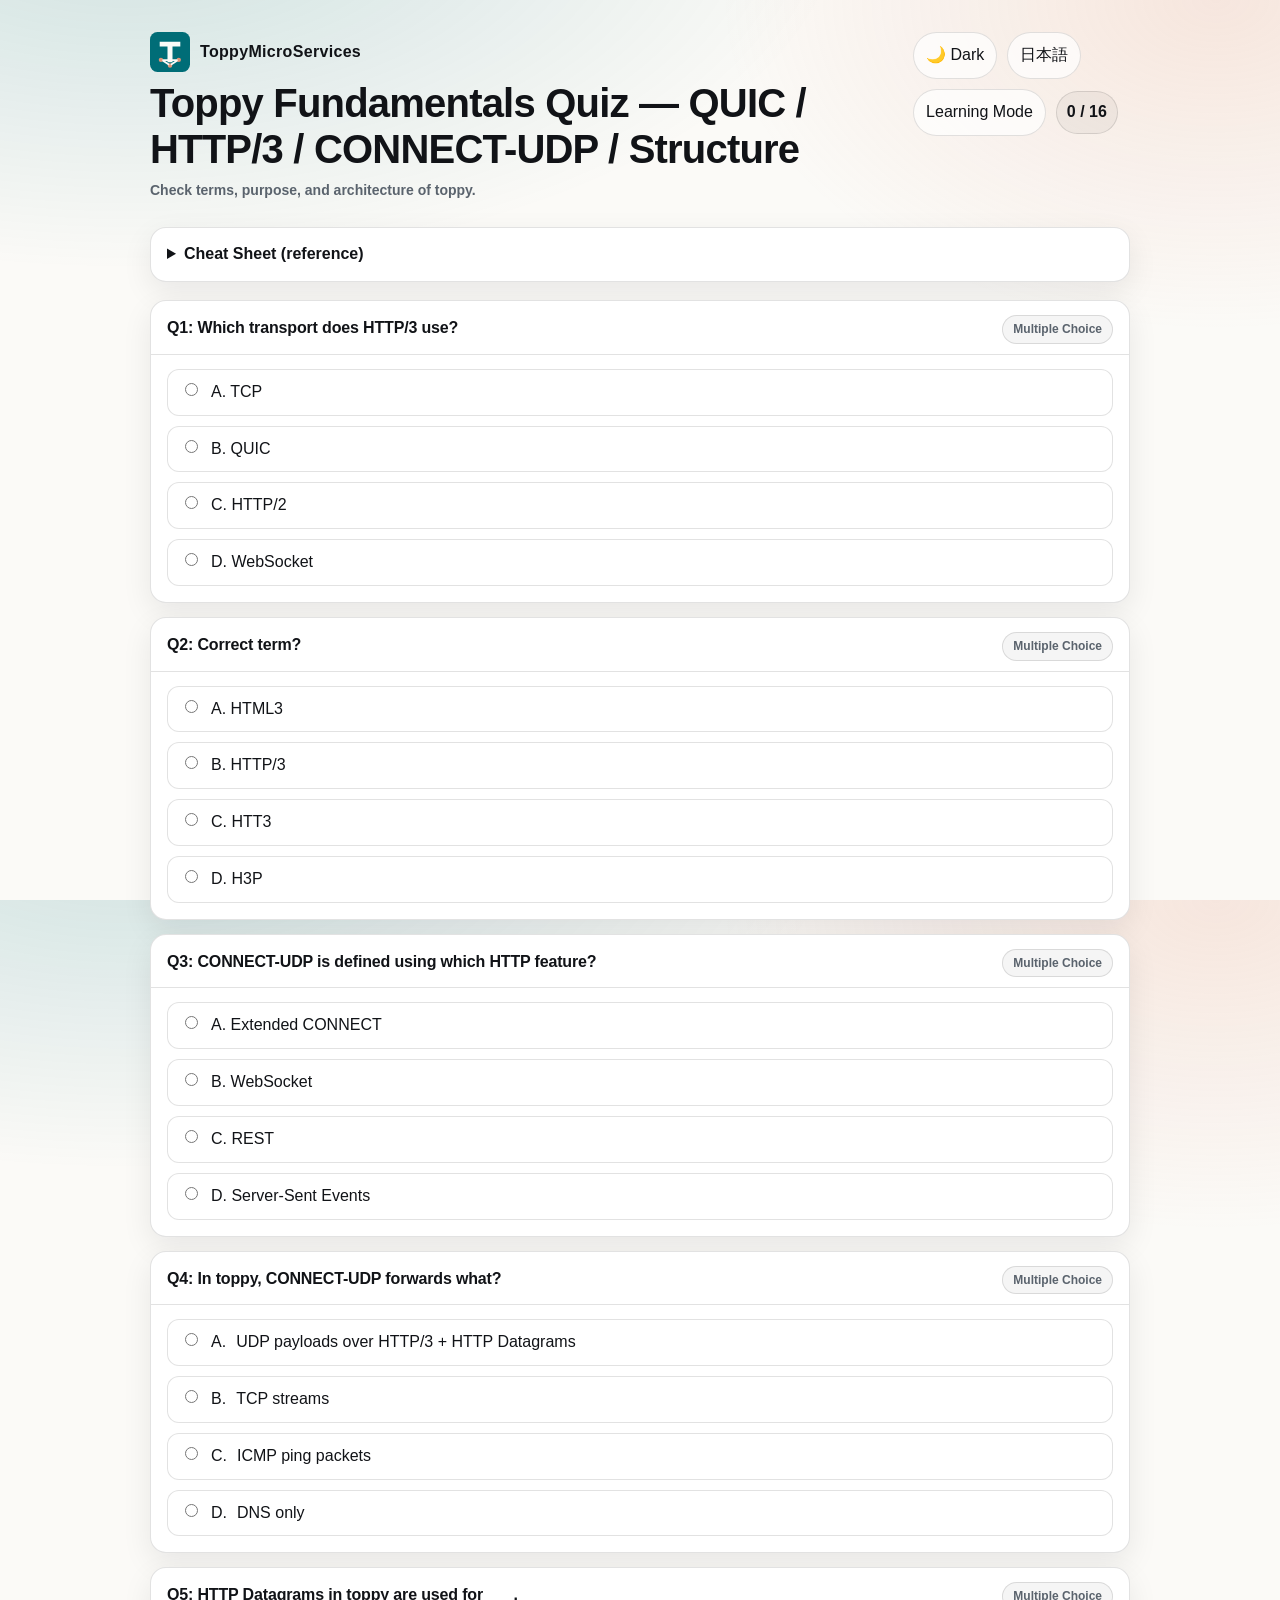
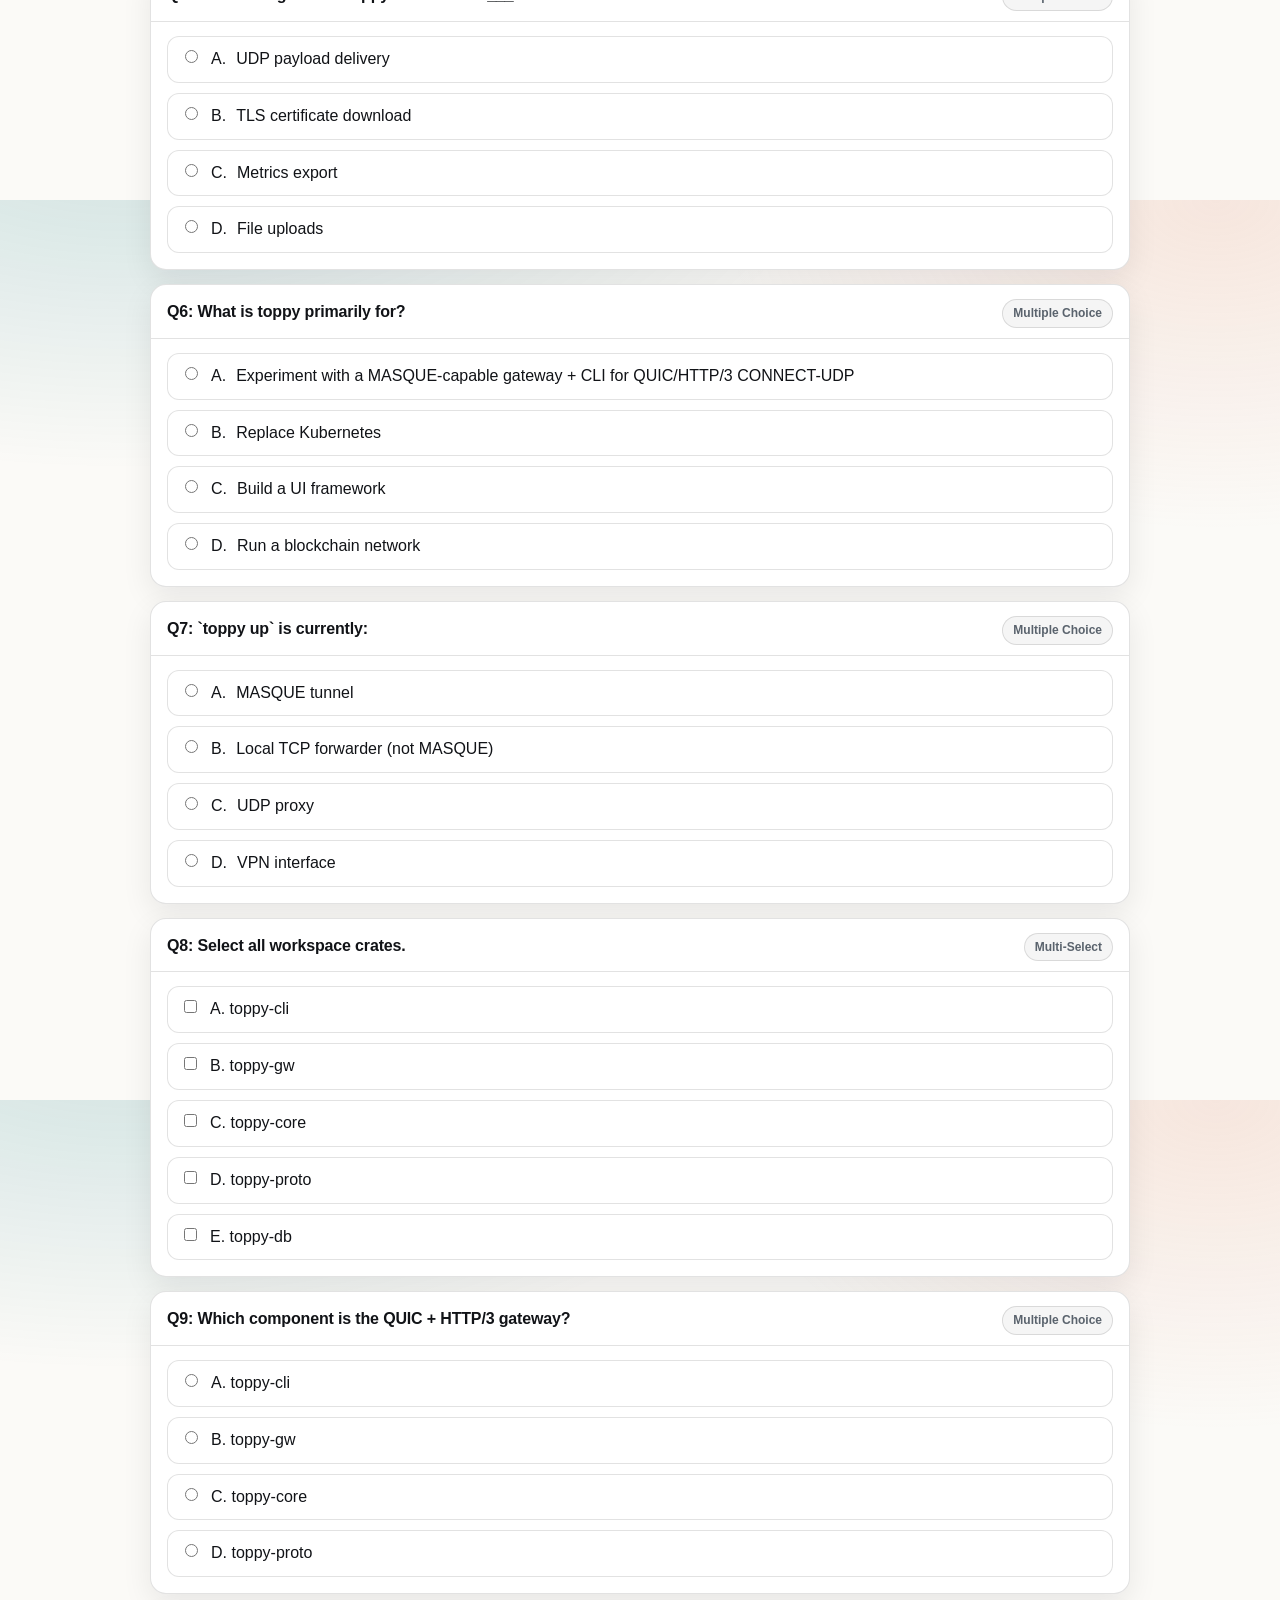
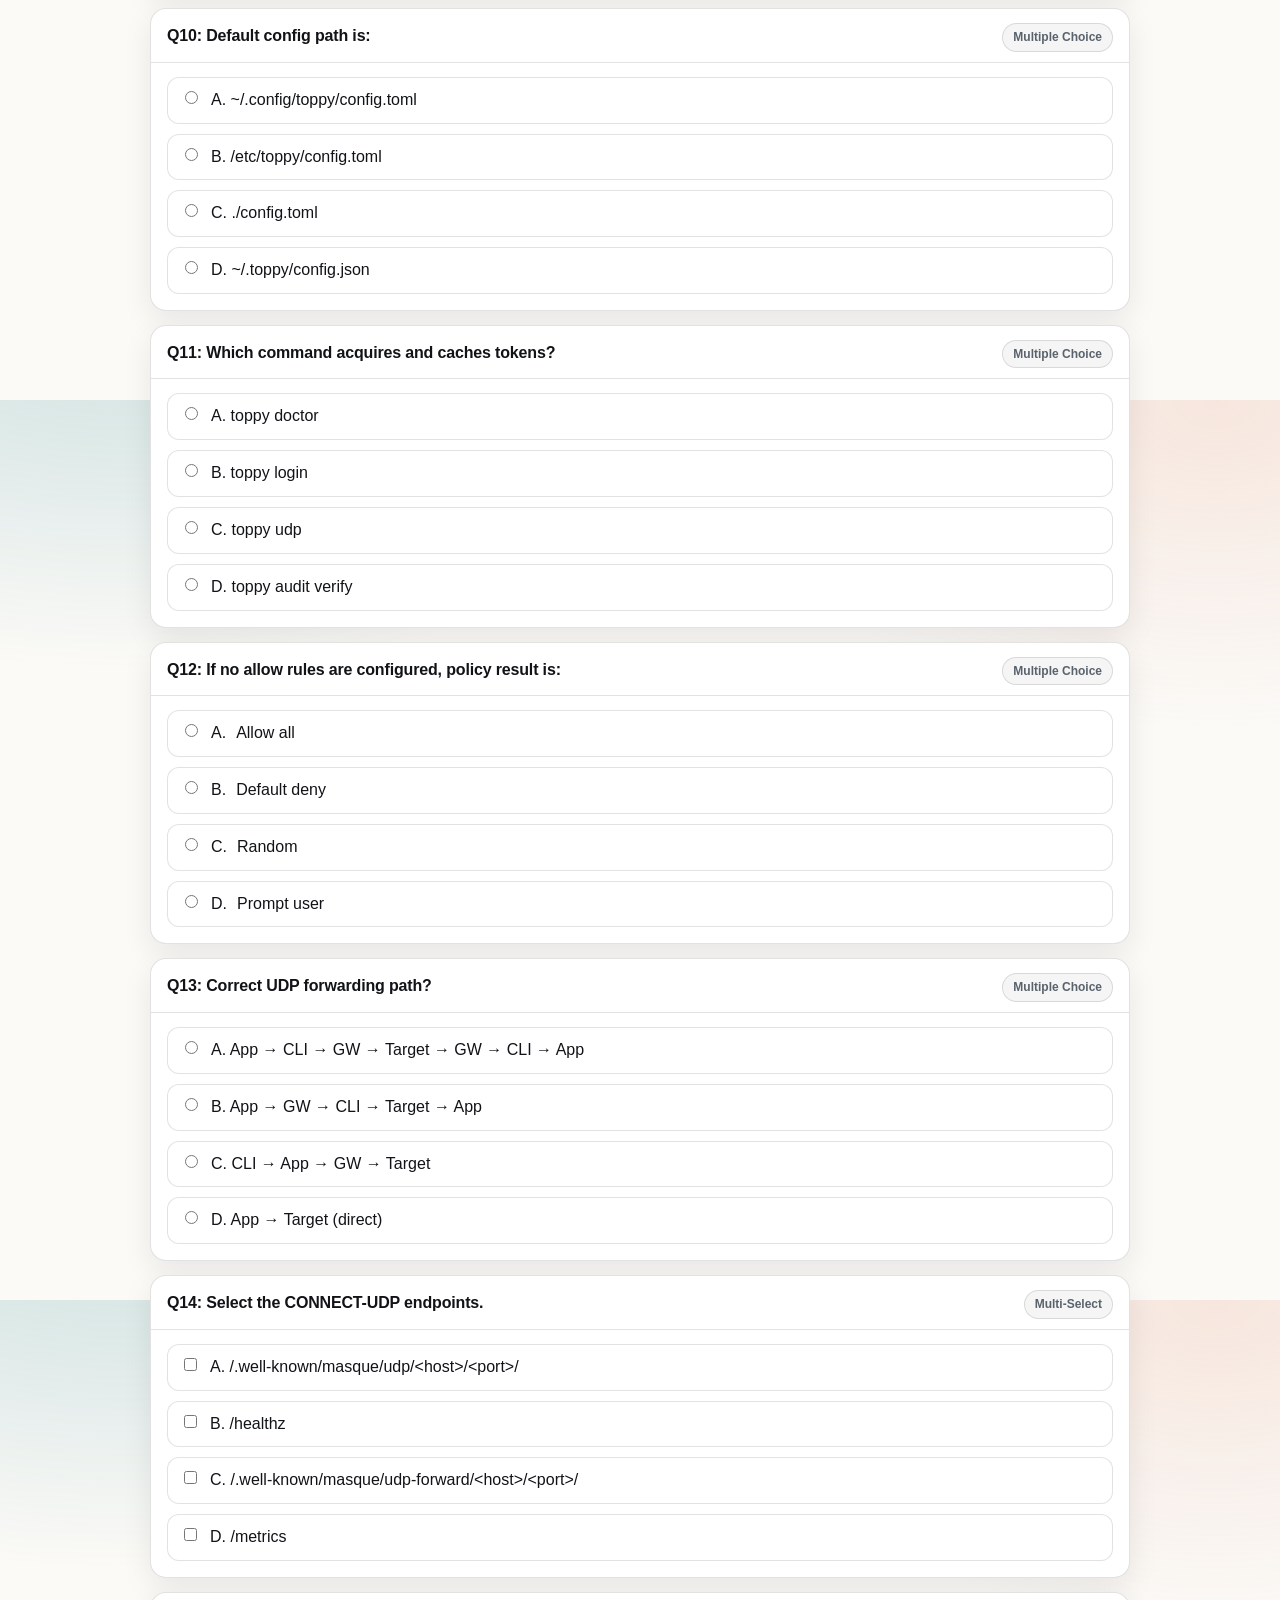
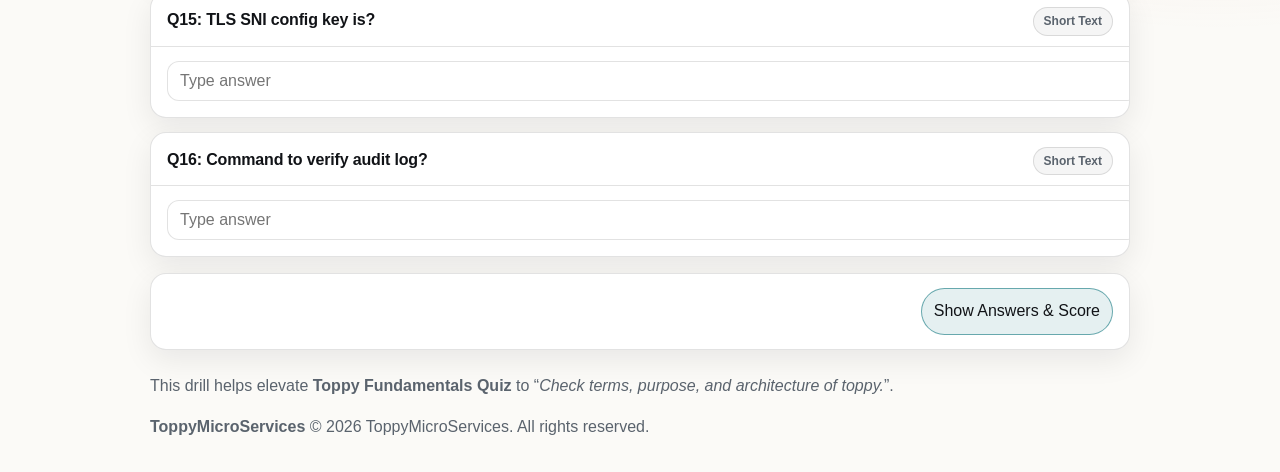
==== commit 1da27e4a: "Fix education page links" ====
--- a/education/quiz_template_skeleton.html
+++ b/education/quiz_template_skeleton.html
@@ -5,33 +5,22 @@
   <meta name="viewport" content="width=device-width, initial-scale=1" />
   <title>Toppy Fundamentals Quiz (EN/JP) | ToppyMicroServices</title>
   <meta name="description" content="Bilingual (EN/JP) quiz on QUIC, HTTP/3, CONNECT-UDP, and toppy architecture." />
-  <link rel="canonical" href="https://toppymicros.com/education/quiz_template_skeleton.html" />
-
-  <!-- Icons -->
-  <link rel="icon" href="https://www.toppymicros.com/favicon.ico" sizes="any">
-  <link rel="icon" type="image/png" href="https://www.toppymicros.com/favicon-32.png" sizes="32x32">
-  <link rel="apple-touch-icon" href="https://www.toppymicros.com/apple-touch-icon.png" sizes="180x180">
-  
-  <!-- 
-  <link rel="icon" href="/favicon.ico" sizes="any">
-  <link rel="icon" type="image/png" href="/favicon-32.png" sizes="32x32">
-  <link rel="apple-touch-icon" href="/apple-touch-icon.png" sizes="180x180">
-  -->
+  <link rel="canonical" href="https://thinksyncs.github.io/toppy/quiz_template_skeleton.html" />
+
+  <link rel="icon" type="image/svg+xml" href="brand-mark.svg">
   <meta property="og:type" content="website" />
   <meta property="og:title" content="Toppy Fundamentals Quiz (EN/JP)" />
   <meta property="og:description" content="Check knowledge of QUIC, HTTP/3, CONNECT-UDP, and toppy structure." />
-  <meta property="og:url" content="https://toppymicros.com/education/quiz_template_skeleton.html" />
-  <meta property="og:image" content="https://toppymicros.com/og-brand-clean.png" />
+  <meta property="og:url" content="https://thinksyncs.github.io/toppy/quiz_template_skeleton.html" />
+  <meta property="og:image" content="https://thinksyncs.github.io/toppy/brand-mark.svg" />
   <meta property="og:site_name" content="ToppyMicroServices" />
   <meta name="twitter:card" content="summary_large_image" />
   <meta name="twitter:title" content="Toppy Fundamentals Quiz (EN/JP)" />
   <meta name="twitter:description" content="Bilingual quiz on QUIC, HTTP/3, CONNECT-UDP, and toppy structure." />
-  <meta name="twitter:image" content="https://toppymicros.com/og-brand-clean.png" />
+  <meta name="twitter:image" content="https://thinksyncs.github.io/toppy/brand-mark.svg" />
   <link rel="stylesheet" href="quiz.css" />
-  <script defer data-domain="toppymicros.com" data-auto="false" src="https://plausible.io/js/script.tag"></script>
-  <script defer src="../assets/global.js"></script>
 </head>
-<body data-theme="light">
+<body id="top" data-theme="light">
   <script>
     window.DRILL_SETTINGS = {
       SKILL_NAME: "Toppy Fundamentals Quiz",
@@ -51,16 +40,16 @@
       },
       LEARNING_MODE_DEFAULT: true,
       BRAND_NAME: "ToppyMicroServices",
-      BRAND_LOGO: "og-brand-clean.min.png",
-      BRAND_URL: "../index.html"
+      BRAND_LOGO: "brand-mark.svg",
+      BRAND_URL: "index.html"
     };
   </script>
   <div class="container">
     <header>
       <div>
         <div class="brand">
-          <a id="brand-link" href="../index.html" aria-label="Home">
-            <img id="brand-logo" alt="ToppyMicroServices logo" src="og-brand-clean.min.png" width="40" height="40" style="display:inline-block">
+          <a id="brand-link" href="index.html" aria-label="Home">
+            <img id="brand-logo" alt="ToppyMicroServices logo" src="brand-mark.svg" width="40" height="40" style="display:inline-block">
             <span id="brand-name" class="name">ToppyMicroServices</span>
           </a>
         </div>
@@ -74,7 +63,7 @@
         </h2>
       </div>
       <div style="display:flex;gap:10px;align-items:center;flex-wrap:wrap">
-        <button type="button" class="theme-toggle" id="themeToggle" aria-pressed="false">🌞 Light</button>
+        <button type="button" class="theme-toggle" id="themeToggle" aria-pressed="false">🌙 Dark</button>
         <button type="button" class="badge clickable" id="langToggle" aria-pressed="false" title="Switch language">日本語</button>
         <button type="button" class="badge clickable" id="mode-badge" aria-live="polite" aria-pressed="true" title="Toggle learning/test mode">Learning Mode</button>
         <span id="score-badge" aria-live="polite" title="Live Score">0 / 0</span>
@@ -915,7 +904,7 @@
       };
     };
     const THEME_KEY='quizTheme'; const prefersDark=window.matchMedia('(prefers-color-scheme: dark)');
-    function updateThemeToggle(mode){const b=$('#themeToggle'); if(!b) return; const L=mode==='light'; const ui=getUiText(); b.textContent=L?ui.themeToDark:ui.themeToLight; b.setAttribute('aria-pressed',L?'true':'false');}
+    function updateThemeToggle(mode){const b=$('#themeToggle'); if(!b) return; const L=mode==='light'; const ui=getUiText(); b.textContent=L?ui.themeToDark:ui.themeToLight; b.setAttribute('aria-pressed',L?'false':'true');}
     function setTheme(m,persist=true){const n=m==='light'?'light':'dark'; document.body.setAttribute('data-theme',n); if(persist){try{localStorage.setItem(THEME_KEY,n);}catch(e){}} updateThemeToggle(n);}    
     function applyInitialTheme(){let s=null; try{s=localStorage.getItem(THEME_KEY);}catch(e){} const init=s||(prefersDark.matches?'dark':'light'); setTheme(init,false);}    
     function toggleTheme(){const c=document.body.getAttribute('data-theme')==='light'?'light':'dark'; setTheme(c==='light'?'dark':'light',true);}    
